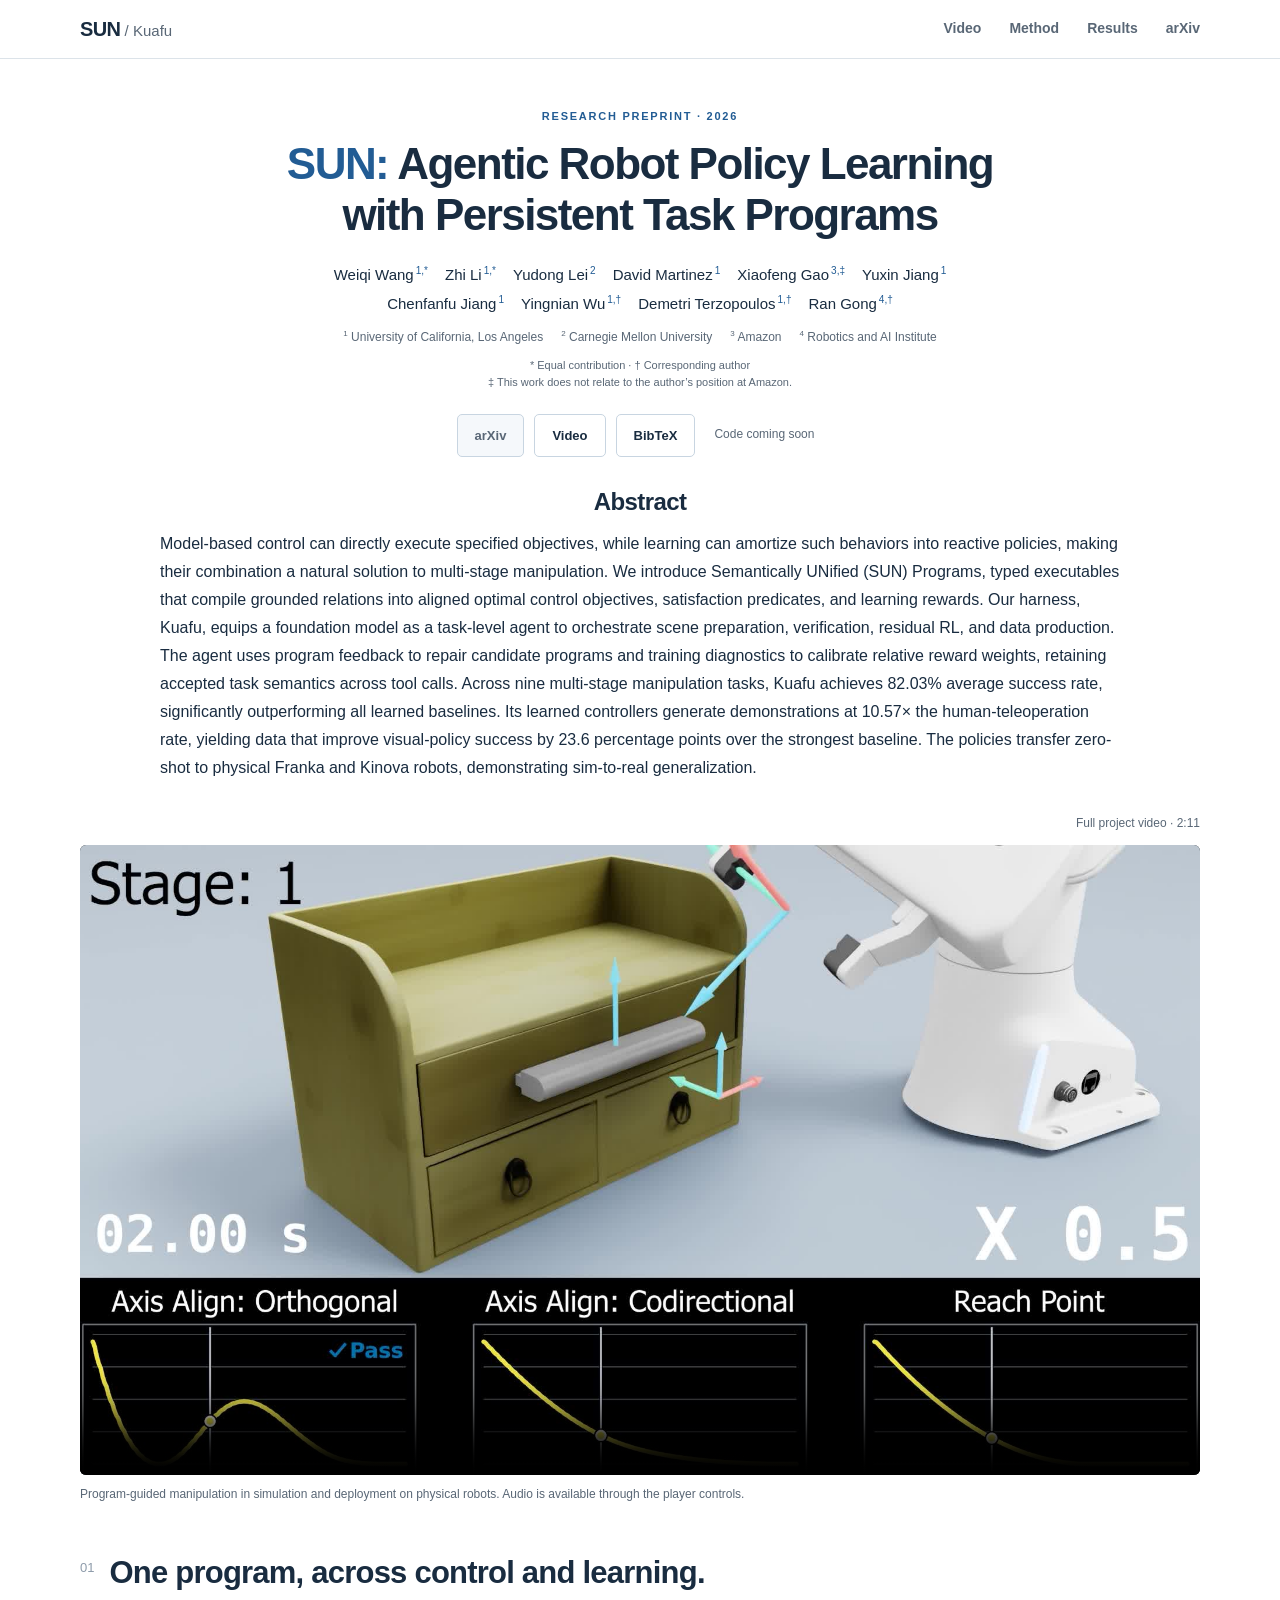
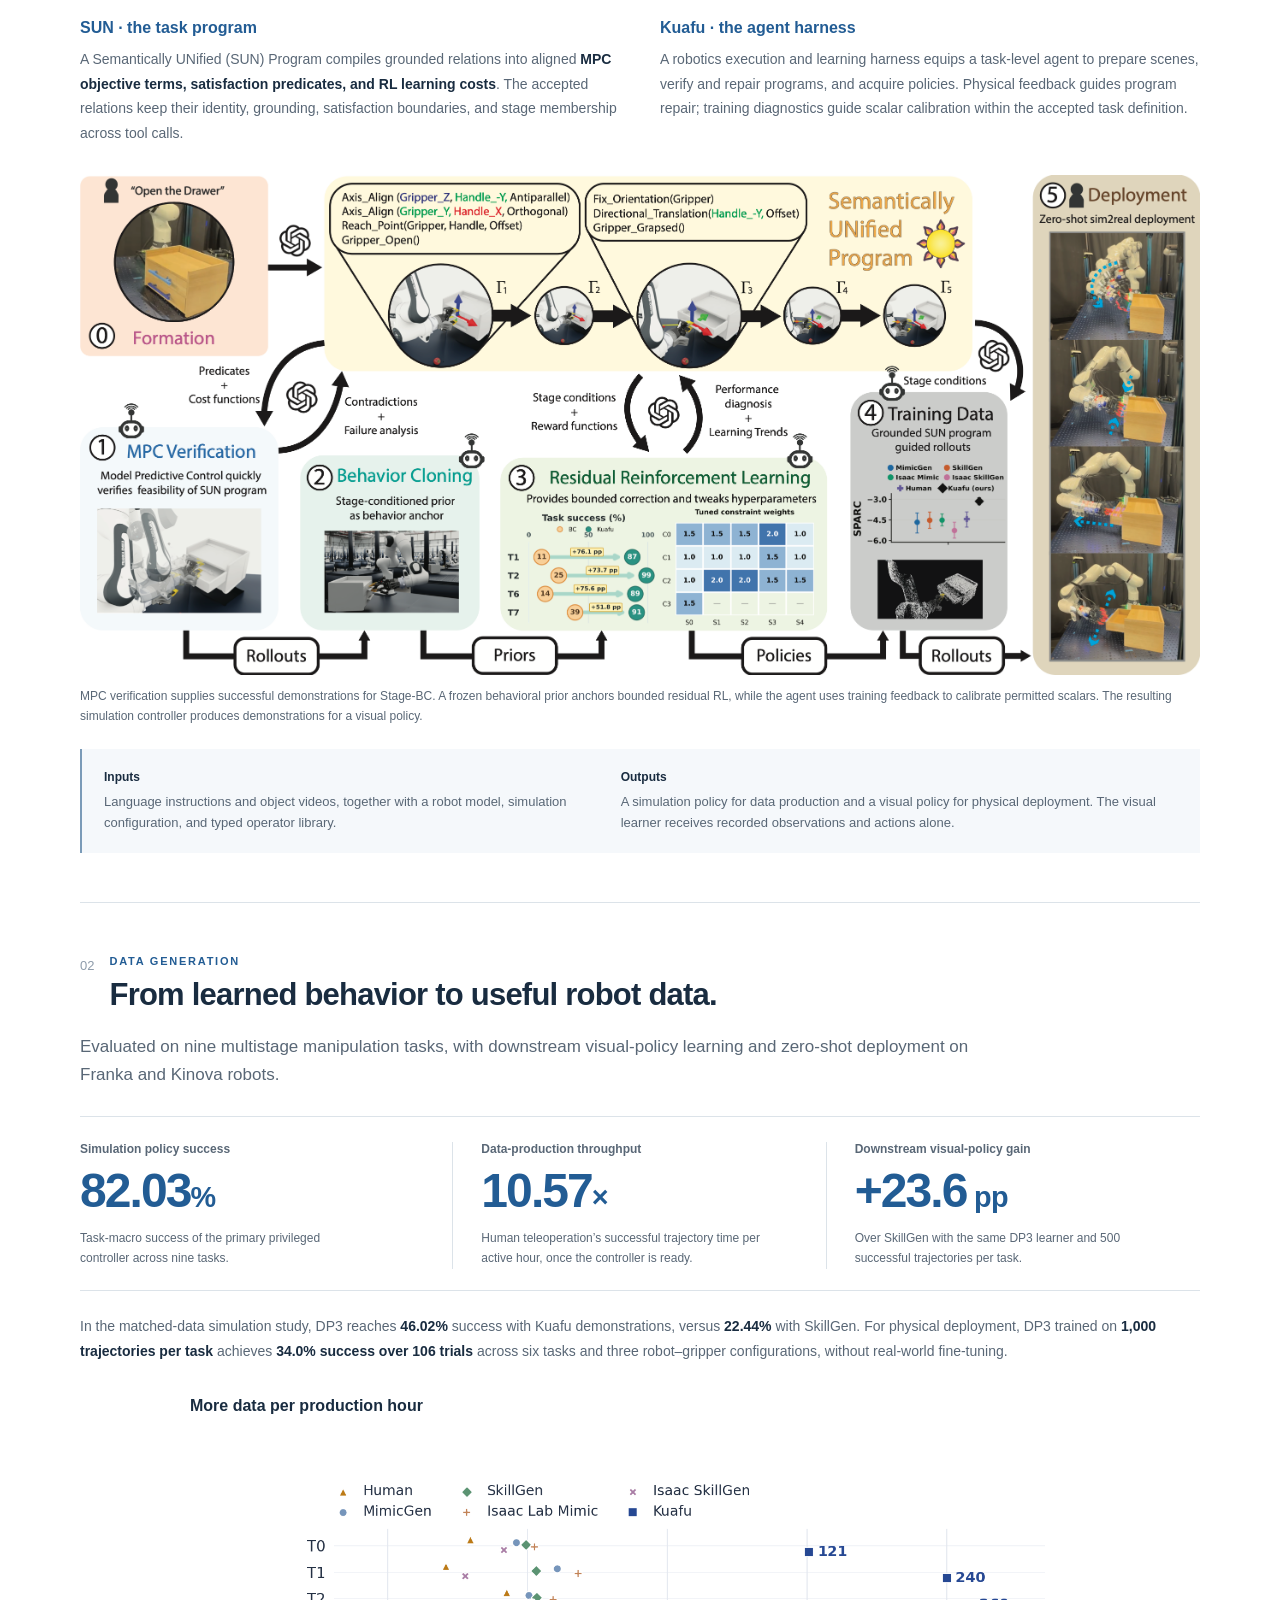
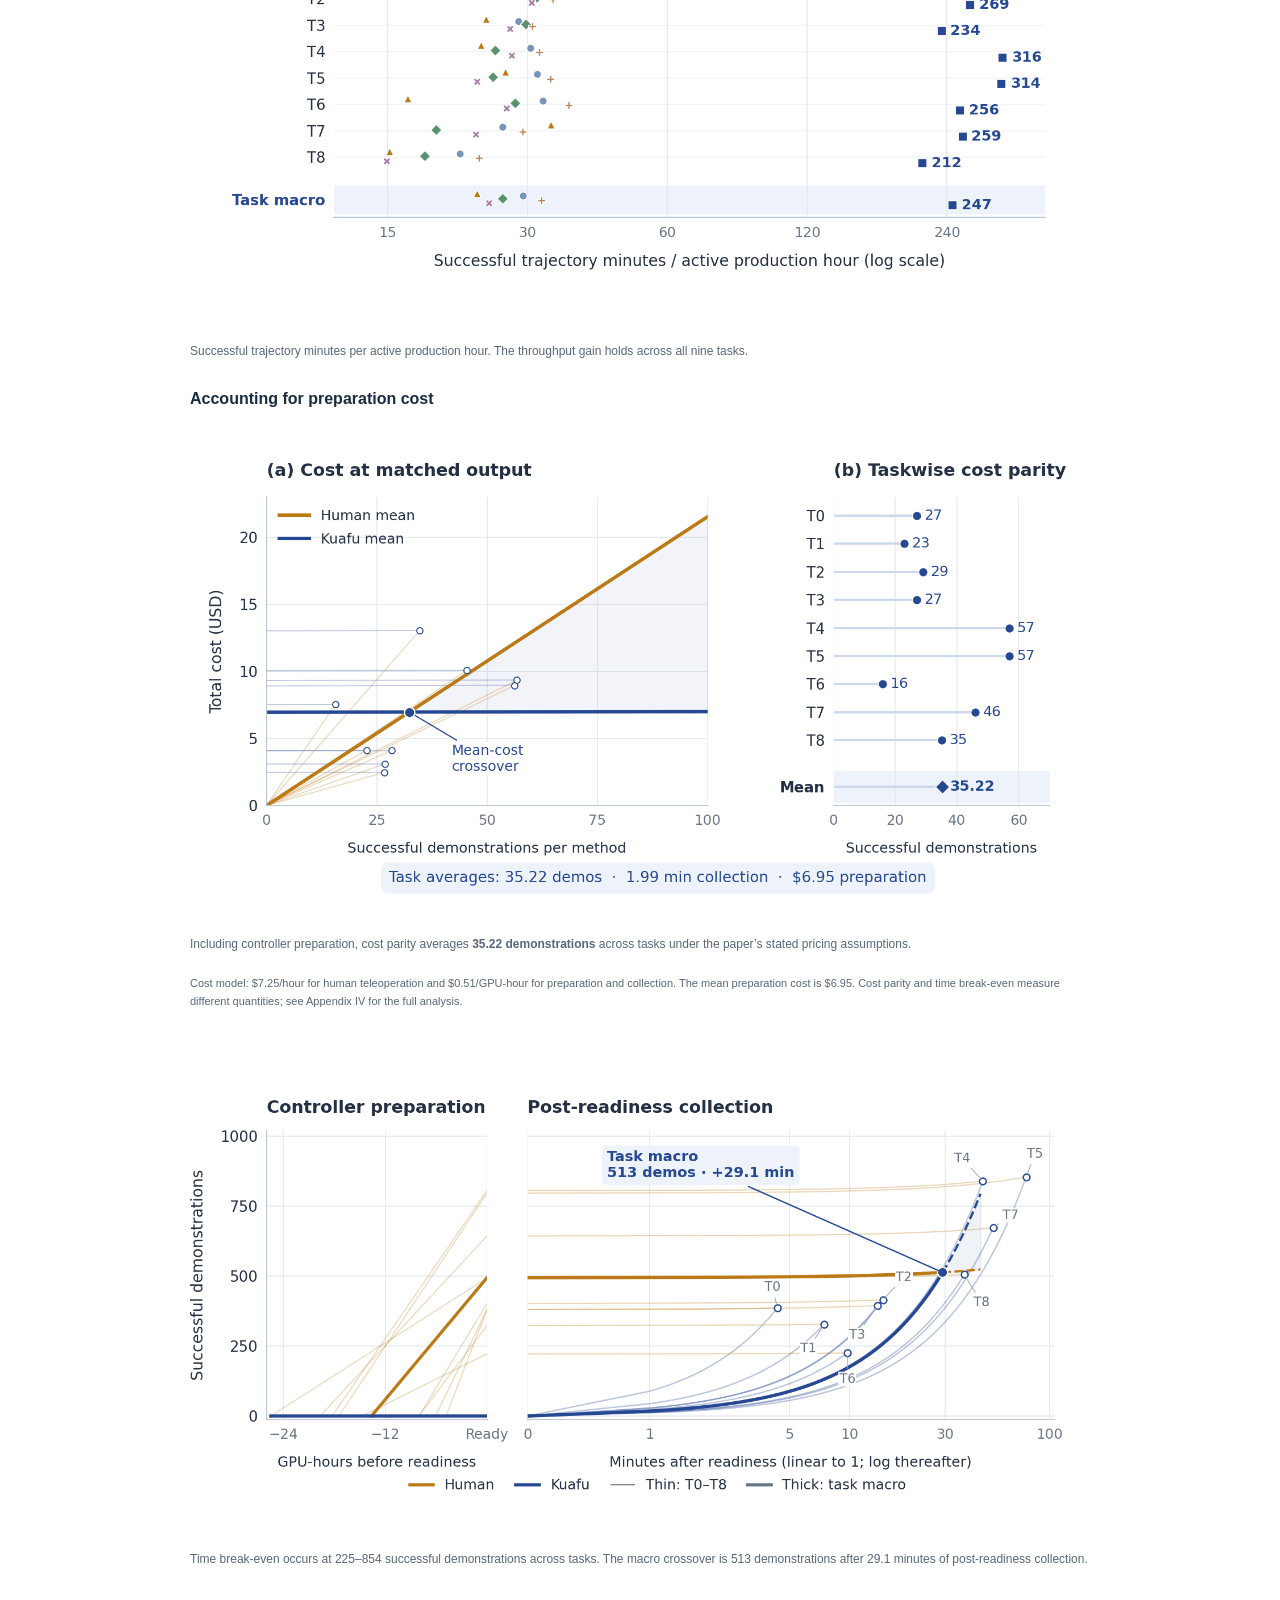
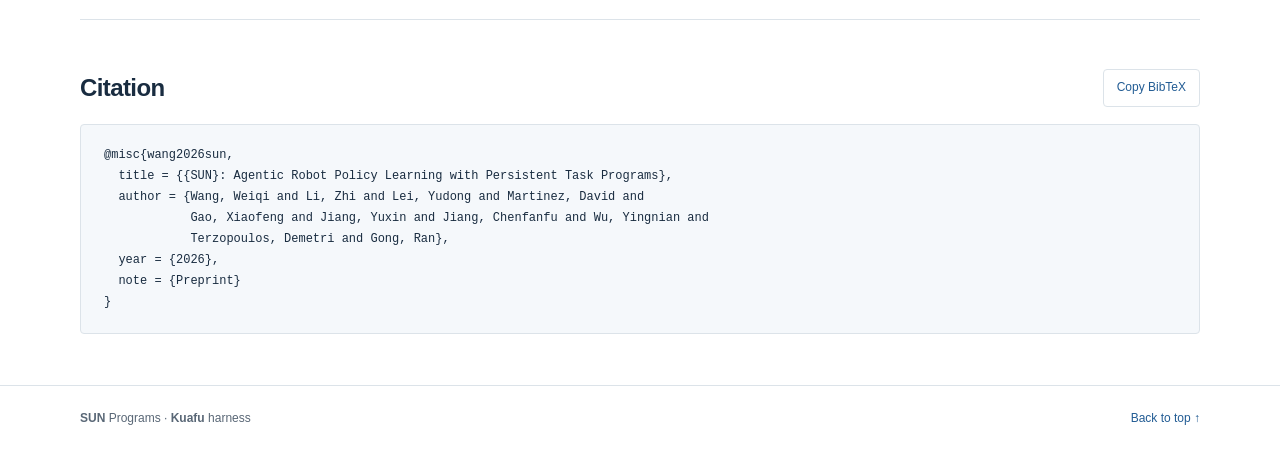
==== index.html @ a6b967fd "Publish SUN and Kuafu project website" ====
<!doctype html>
<html lang="en">
<head>
  <meta charset="utf-8">
  <meta name="viewport" content="width=device-width, initial-scale=1">
  <meta name="theme-color" content="#ffffff">
  <meta name="color-scheme" content="light">
  <title>SUN: Agentic Robot Policy Learning with Persistent Task Programs</title>
  <meta name="description" content="SUN Programs preserve executable task semantics across control and learning. The Kuafu harness equips an agent to turn language instructions and object videos into robot policies.">
  <meta name="author" content="Weiqi Wang, Zhi Li, Yudong Lei, David Martinez, Xiaofeng Gao, Yuxin Jiang, Chenfanfu Jiang, Yingnian Wu, Demetri Terzopoulos, Ran Gong">
  <meta property="og:type" content="website">
  <meta property="og:title" content="SUN: Agentic Robot Policy Learning with Persistent Task Programs">
  <meta property="og:description" content="A persistent task program. An agent harness for robot policy learning. From language and object videos to policies for physical deployment.">
  <link rel="icon" href="favicon.svg" type="image/svg+xml">
  <link rel="manifest" href="site.webmanifest">
  <link rel="stylesheet" href="styles.css?v=20260923-figures-3">
</head>
<body>
  <a class="skip-link" href="#main">Skip to content</a>
  <header class="site-header">
    <div class="header-inner">
      <a class="wordmark" href="#main" aria-label="SUN project home">SUN<span> / Kuafu</span></a>
      <nav aria-label="Main navigation">
        <a href="#video">Video</a><a href="#method">Method</a><a href="#results">Results</a>
        <span class="nav-resource" data-resource="arxiv" aria-disabled="true" title="Public arXiv page link pending">arXiv</span>
      </nav>
    </div>
  </header>
  <main id="main" class="container" tabindex="-1">
    <section class="hero" aria-labelledby="paper-title">
      <p class="eyebrow" id="publication">Research preprint · 2026</p>
      <h1 id="paper-title"><span class="title-accent">SUN:</span> Agentic Robot Policy Learning<br class="desktop-break"> with Persistent Task Programs</h1>
      <div class="authors" id="authors">
        <span>Weiqi Wang<sup>1,*</sup></span><span>Zhi Li<sup>1,*</sup></span><span>Yudong Lei<sup>2</sup></span><span>David Martinez<sup>1</sup></span><span>Xiaofeng Gao<sup>3,‡</sup></span><span>Yuxin Jiang<sup>1</sup></span><span>Chenfanfu Jiang<sup>1</sup></span><span>Yingnian Wu<sup>1,†</sup></span><span>Demetri Terzopoulos<sup>1,†</sup></span><span>Ran Gong<sup>4,†</sup></span>
      </div>
      <div class="affiliations" id="affiliations">
        <span><sup>1</sup> University of California, Los Angeles</span><span><sup>2</sup> Carnegie Mellon University</span><span><sup>3</sup> Amazon</span><span><sup>4</sup> Robotics and AI Institute</span>
      </div>
      <p class="author-notes" id="author-notes">* Equal contribution · † Corresponding author<br>‡ This work does not relate to the author’s position at Amazon.</p>
      <div class="resource-links">
        <span class="button" data-resource="arxiv" aria-disabled="true" title="Public arXiv page link pending">arXiv</span>
        <a class="button" href="#video">Video</a>
        <a class="button" href="#citation">BibTeX</a><span class="release-note" id="code-status">Code coming soon</span>
      </div>
      <div class="abstract" aria-labelledby="abstract-heading">
        <h2 id="abstract-heading">Abstract</h2>
        <p>Model-based control can directly execute specified objectives, while learning can amortize such behaviors into reactive policies, making their combination a natural solution to multi-stage manipulation. We introduce Semantically UNified (SUN) Programs, typed executables that compile grounded relations into aligned optimal control objectives, satisfaction predicates, and learning rewards. Our harness, Kuafu, equips a foundation model as a task-level agent to orchestrate scene preparation, verification, residual RL, and data production. The agent uses program feedback to repair candidate programs and training diagnostics to calibrate relative reward weights, retaining accepted task semantics across tool calls. Across nine multi-stage manipulation tasks, Kuafu achieves 82.03% average success rate, significantly outperforming all learned baselines. Its learned controllers generate demonstrations at 10.57× the human-teleoperation rate, yielding data that improve visual-policy success by 23.6 percentage points over the strongest baseline. The policies transfer zero-shot to physical Franka and Kinova robots, demonstrating sim-to-real generalization.</p>
      </div>
    </section>
    <section id="video" class="video-section" aria-label="Project video">
      <div class="media-heading"><span>Full project video · 2:11</span></div>
      <video id="project-video" width="1920" height="1080" controls controlslist="nodownload" muted playsinline preload="metadata" poster="assets/videos/poster.jpg" aria-label="Complete SUN and Kuafu project demonstration video" aria-describedby="video-caption">
        <source src="assets/videos/RAL_whole_long.mp4" type="video/mp4">
        Your browser does not support embedded video.
      </video>
      <p class="media-caption" id="video-caption">Program-guided manipulation in simulation and deployment on physical robots. Audio is available through the player controls.</p>
    </section>
    <section id="method" class="content-section" aria-labelledby="method-heading">
      <div class="section-heading"><span class="section-number" aria-hidden="true">01</span><div><h2 id="method-heading">One program, across control and learning.</h2></div></div>
      <div class="contributions">
        <article><h3>SUN · the task program</h3><p>A Semantically UNified (SUN) Program compiles grounded relations into aligned <strong>MPC objective terms, satisfaction predicates, and RL learning costs</strong>. The accepted relations keep their identity, grounding, satisfaction boundaries, and stage membership across tool calls.</p></article>
        <article><h3>Kuafu · the agent harness</h3><p>A robotics execution and learning harness equips a task-level agent to prepare scenes, verify and repair programs, and acquire policies. Physical feedback guides program repair; training diagnostics guide scalar calibration within the accepted task definition.</p></article>
      </div>
      <figure class="pipeline-figure">
        <button type="button" class="figure-link" data-image="assets/figures/pipeline1.png" data-lightbox disabled aria-label="Enlarge the Kuafu method figure" data-caption="The Kuafu harness: an agent uses physical and training feedback around a persistent SUN Program. Controllers execute the individual control steps.">
          <img src="assets/figures/pipeline1.png" width="2617" height="1169" loading="lazy" decoding="async" alt="Kuafu method: SUN Program formation and MPC verification with feedback for repair; successful rollouts support behavior cloning and bounded residual reinforcement learning, followed by data production and physical deployment.">
          <span class="expand-hint" aria-hidden="true">Expand figure ↗</span>
        </button>
        <figcaption>MPC verification supplies successful demonstrations for Stage-BC. A frozen behavioral prior anchors bounded residual RL, while the agent uses training feedback to calibrate permitted scalars. The resulting simulation controller produces demonstrations for a visual policy.</figcaption>
      </figure>
      <div class="handoff">
        <p><span class="detail-label">Inputs</span> Language instructions and object videos, together with a robot model, simulation configuration, and typed operator library.</p>
        <p><span class="detail-label">Outputs</span> A simulation policy for data production and a visual policy for physical deployment. The visual learner receives recorded observations and actions alone.</p>
      </div>
    </section>
    <section id="results" class="content-section" aria-labelledby="results-heading">
      <div class="section-heading"><span class="section-number" aria-hidden="true">02</span><div><p class="eyebrow">Data Generation</p><h2 id="results-heading">From learned behavior to useful robot data.</h2></div></div>
      <p class="section-lead">Evaluated on nine multistage manipulation tasks, with downstream visual-policy learning and zero-shot deployment on Franka and Kinova robots.</p>
      <div class="metrics">
        <article><h3>Simulation policy success</h3><p class="metric-value">82.03<span>%</span></p><p class="metric-description">Task-macro success of the primary privileged controller across nine tasks.</p></article>
        <article><h3>Data-production throughput</h3><p class="metric-value">10.57<span>×</span></p><p class="metric-description">Human teleoperation’s successful trajectory time per active hour, once the controller is ready.</p></article>
        <article><h3>Downstream visual-policy gain</h3><p class="metric-value">+23.6<span> pp</span></p><p class="metric-description">Over SkillGen with the same DP3 learner and 500 successful trajectories per task.</p></article>
      </div>
      <p class="results-context">In the matched-data simulation study, DP3 reaches <strong>46.02%</strong> success with Kuafu demonstrations, versus <strong>22.44%</strong> with SkillGen. For physical deployment, DP3 trained on <strong>1,000 trajectories per task</strong> achieves <strong>34.0% success over 106 trials</strong> across six tasks and three robot–gripper configurations, without real-world fine-tuning.</p>
      <div class="plots">
        <figure>
          <h3>More data per production hour</h3>
          <button type="button" class="figure-link" data-image="assets/figures/sun_throughput.png" data-lightbox disabled aria-label="Enlarge taskwise data-production throughput" data-caption="Successful trajectory minutes per active production hour. The logarithmic axis compares human collection with simulated generators across T0–T8 and the task-macro average.">
            <img src="assets/figures/sun_throughput.png" width="1584" height="759" loading="lazy" decoding="async" alt="Taskwise throughput plot comparing Kuafu, human teleoperation, MimicGen, SkillGen, Isaac Mimic, and Isaac SkillGen on a logarithmic scale; Kuafu has the highest rate on all nine tasks.">
            <span class="expand-hint" aria-hidden="true">Expand ↗</span>
          </button>
          <figcaption>Successful trajectory minutes per active production hour. The throughput gain holds across all nine tasks.</figcaption>
        </figure>
        <figure>
          <h3>Accounting for preparation cost</h3>
          <button type="button" class="figure-link" data-image="assets/figures/sun_cost_parity.png" data-lightbox disabled aria-label="Enlarge the cost-parity analysis" data-caption="Modeled human and Kuafu costs at matched successful-demonstration counts, including controller preparation. The mean of the taskwise whole-demonstration parity thresholds is 35.22; the mean-cost curves cross at approximately 32.38, a different summary.">
            <img src="assets/figures/sun_cost_parity.png" width="1584" height="836" loading="lazy" decoding="async" alt="Cost-parity analysis with human and Kuafu cost curves and per-task parity thresholds; the taskwise thresholds average 35.22 demonstrations, including controller preparation cost.">
            <span class="expand-hint" aria-hidden="true">Expand ↗</span>
          </button>
          <figcaption>Including controller preparation, cost parity averages <strong>35.22 demonstrations</strong> across tasks under the paper’s stated pricing assumptions.</figcaption>
        </figure>
      </div>
      <p class="plot-note">Cost model: $7.25/hour for human teleoperation and $0.51/GPU-hour for preparation and collection. The mean preparation cost is $6.95. Cost parity and time break-even measure different quantities; see Appendix IV for the full analysis.</p>
      <figure class="break-even-figure">
          <button type="button" class="figure-link" data-image="assets/figures/sun_breakeven.png" data-lightbox disabled aria-label="Enlarge cumulative data production and time break-even" data-caption="Including controller preparation, time break-even occurs at 225–854 successful demonstrations across tasks. The macro summary crosses at 513 demonstrations after 29.1 minutes of post-readiness collection.">
            <img src="assets/figures/sun_breakeven.png" width="1584" height="770" loading="lazy" decoding="async" alt="Cumulative successful demonstration counts including controller preparation, showing time break-even below 1,000 demonstrations on all nine tasks.">
            <span class="expand-hint" aria-hidden="true">Expand ↗</span>
          </button>
          <figcaption>Time break-even occurs at 225–854 successful demonstrations across tasks. The macro crossover is 513 demonstrations after 29.1 minutes of post-readiness collection.</figcaption>
      </figure>
    </section>
    <section id="citation" class="content-section citation-section" aria-labelledby="citation-heading">
      <div class="citation-heading"><h2 id="citation-heading">Citation</h2><button type="button" id="copy-citation" hidden>Copy BibTeX</button></div>
      <pre tabindex="0" aria-label="BibTeX citation"><code id="bibtex">@misc{wang2026sun,
  title = {{SUN}: Agentic Robot Policy Learning with Persistent Task Programs},
  author = {Wang, Weiqi and Li, Zhi and Lei, Yudong and Martinez, David and
            Gao, Xiaofeng and Jiang, Yuxin and Jiang, Chenfanfu and Wu, Yingnian and
            Terzopoulos, Demetri and Gong, Ran},
  year = {2026},
  note = {Preprint}
}</code></pre>
      <p id="copy-status" class="copy-status" role="status" aria-live="polite"></p>
    </section>
  </main>
  <footer class="site-footer"><div class="container"><span><strong>SUN</strong> Programs · <strong>Kuafu</strong> harness</span><a href="#main">Back to top ↑</a></div></footer>
  <dialog id="figure-dialog" aria-labelledby="dialog-caption">
    <div class="dialog-toolbar"><span>Paper figure</span><button id="close-figure" type="button" aria-label="Close enlarged figure">Close ×</button></div>
    <img id="dialog-image" alt=""><p id="dialog-caption"></p>
  </dialog>
  <script>
    'use strict';
    // Publication data follows the identified arXiv manuscript; no public identifier is assumed.
    const site = {
      title: 'SUN: Agentic Robot Policy Learning with Persistent Task Programs',
      publication: 'Research preprint · 2026',
      authors: [
        {name: 'Weiqi Wang', marks: '1,*'}, {name: 'Zhi Li', marks: '1,*'},
        {name: 'Yudong Lei', marks: '2'}, {name: 'David Martinez', marks: '1'},
        {name: 'Xiaofeng Gao', marks: '3,‡'}, {name: 'Yuxin Jiang', marks: '1'},
        {name: 'Chenfanfu Jiang', marks: '1'}, {name: 'Yingnian Wu', marks: '1,†'},
        {name: 'Demetri Terzopoulos', marks: '1,†'}, {name: 'Ran Gong', marks: '4,†'}
      ],
      affiliations: ['University of California, Los Angeles', 'Carnegie Mellon University', 'Amazon', 'Robotics and AI Institute'],
      authorNotes: ['* Equal contribution · † Corresponding author', '‡ This work does not relate to the author’s position at Amazon.'],
      resources: {arxiv: null, code: null},
      bibtex: `@misc{wang2026sun,
  title = {{SUN}: Agentic Robot Policy Learning with Persistent Task Programs},
  author = {Wang, Weiqi and Li, Zhi and Lei, Yudong and Martinez, David and
            Gao, Xiaofeng and Jiang, Yuxin and Jiang, Chenfanfu and Wu, Yingnian and
            Terzopoulos, Demetri and Gong, Ran},
  year = {2026},
  note = {Preprint}
}`
    };
    document.title = site.title;
    document.querySelector('meta[property="og:title"]').content = site.title;
    document.querySelector('meta[name="author"]').content = site.authors.map(author => author.name).join(', ');
    document.getElementById('publication').textContent = site.publication;
    document.getElementById('authors').replaceChildren(...site.authors.map(author => {
      const span = document.createElement('span');
      span.textContent = author.name;
      const sup = document.createElement('sup');
      sup.textContent = author.marks;
      span.append(sup);
      return span;
    }));
    document.getElementById('affiliations').replaceChildren(...site.affiliations.map((name, index) => {
      const span = document.createElement('span');
      const sup = document.createElement('sup');
      sup.textContent = index + 1;
      span.append(sup, document.createTextNode(' ' + name));
      return span;
    }));
    const notes = document.getElementById('author-notes');
    notes.replaceChildren();
    site.authorNotes.forEach((note, index) => {
      if (index) notes.append(document.createElement('br'));
      notes.append(document.createTextNode(note));
    });
    if (site.resources.arxiv && site.resources.arxiv.startsWith('https://arxiv.org/abs/')) {
      document.querySelectorAll('[data-resource="arxiv"]').forEach(label => {
        const link = document.createElement('a');
        link.className = label.className;
        link.textContent = label.textContent;
        link.href = site.resources.arxiv;
        label.replaceWith(link);
      });
    }
    if (site.resources.code) {
      const link = document.createElement('a');
      link.href = site.resources.code;
      link.className = 'button';
      link.textContent = 'Source code ↗';
      document.getElementById('code-status').replaceWith(link);
    }
    document.getElementById('bibtex').textContent = site.bibtex;
    // Figures stay on the page; buttons add enlargement without exposing file links.
    const dialog = document.getElementById('figure-dialog');
    let figureTrigger;
    if (typeof dialog.showModal === 'function') {
      document.querySelectorAll('[data-lightbox]').forEach(button => {
        button.disabled = false;
        button.addEventListener('click', () => {
          figureTrigger = button;
          const target = document.getElementById('dialog-image');
          target.src = button.dataset.image;
          target.alt = button.querySelector('img').alt;
          document.getElementById('dialog-caption').textContent = button.dataset.caption;
          dialog.showModal();
          document.body.classList.add('modal-open');
          document.getElementById('close-figure').focus();
        });
      });
      document.getElementById('close-figure').addEventListener('click', () => dialog.close());
      dialog.addEventListener('click', event => {
        const r = dialog.getBoundingClientRect();
        if (event.target === dialog && (event.clientX < r.left || event.clientX > r.right || event.clientY < r.top || event.clientY > r.bottom)) dialog.close();
      });
      dialog.addEventListener('close', () => {
        document.body.classList.remove('modal-open');
        if (figureTrigger) figureTrigger.focus({preventScroll: true});
      });
    }
    const copyButton = document.getElementById('copy-citation');
    copyButton.hidden = false;
    copyButton.addEventListener('click', async () => {
      const status = document.getElementById('copy-status');
      try {
        if (!navigator.clipboard) throw new Error('Clipboard unavailable');
        await navigator.clipboard.writeText(site.bibtex);
        status.textContent = 'Citation copied.';
      } catch (error) {
        const range = document.createRange();
        range.selectNodeContents(document.getElementById('bibtex'));
        const selection = window.getSelection();
        selection.removeAllRanges();
        selection.addRange(range);
        status.textContent = 'Citation selected. Use your browser’s Copy command.';
      }
    });
    // Muted inline autoplay when visible; respect reduced-motion preferences.
    const video = document.getElementById('project-video');
    const motionPreference = window.matchMedia('(prefers-reduced-motion: reduce)');
    if (!motionPreference.matches && 'IntersectionObserver' in window) {
      const observer = new IntersectionObserver(entries => {
        if (entries.some(entry => entry.isIntersecting)) {
          video.play().catch(() => {});
          observer.disconnect();
        }
      }, {threshold: 0.35});
      observer.observe(video);
    }
    motionPreference.addEventListener('change', event => { if (event.matches) video.pause(); });
    if ('IntersectionObserver' in window) {
      const links = Array.from(document.querySelectorAll('nav a[href^="#"]'));
      const observer = new IntersectionObserver(entries => {
        entries.forEach(entry => {
          if (!entry.isIntersecting) return;
          links.forEach(link => {
            if (link.hash === '#' + entry.target.id) link.setAttribute('aria-current', 'location');
            else link.removeAttribute('aria-current');
          });
        });
      }, {rootMargin: '-10% 0px -65% 0px'});
      links.forEach(link => observer.observe(document.querySelector(link.hash)));
      observer.observe(document.querySelector('.hero'));
    }
  </script>
</body>
</html>
---- styles.css ----
:root {
  color-scheme: light;
  --ink: #192c40;
  --muted: #596776;
  --blue: #225c94;
  --line: #dce3e9;
  --soft: #f5f8fb;
  --width: 1120px;
  font-family: -apple-system, BlinkMacSystemFont, "Segoe UI", Helvetica, Arial, sans-serif;
  font-size: 16px;
}
* { box-sizing: border-box; }
html { scroll-behavior: smooth; scroll-padding-top: 84px; }
body { margin: 0; color: var(--ink); background: #fff; line-height: 1.65; }
body.modal-open { overflow: hidden; }
a { color: var(--blue); text-underline-offset: 3px; }
a:hover { color: #123d68; }
button { font: inherit; cursor: pointer; }
a, button { -webkit-tap-highlight-color: transparent; }
:focus-visible { outline: 3px solid #387fbb; outline-offset: 5px; border-radius: 2px; }
[hidden] { display: none !important; }
img { display: block; width: 100%; height: auto; }
figure, p { margin: 0; }
h1, h2, h3 { margin: 0; line-height: 1.22; font-weight: 650; }
sup { font-size: .67em; line-height: 0; }
.container, .header-inner { width: min(var(--width), calc(100% - 56px)); margin-inline: auto; }
.skip-link { position: fixed; top: -100px; left: 16px; z-index: 20; background: #fff; padding: 12px 18px; border: 1px solid var(--blue); }
.skip-link:focus { top: 8px; }
.site-header { position: sticky; top: 0; z-index: 5; background: rgb(255 255 255 / 96%); border-bottom: 1px solid var(--line); }
.header-inner { height: 58px; display: flex; align-items: center; justify-content: space-between; gap: 20px; }
.wordmark { color: var(--ink); font-size: 20px; font-weight: 750; text-decoration: none; letter-spacing: -.03em; white-space: nowrap; }
.wordmark span { color: var(--muted); font-size: 15px; font-weight: 450; letter-spacing: 0; }
nav { display: flex; gap: 28px; }
nav a, .nav-resource { color: var(--muted); font-size: 14px; font-weight: 550; text-decoration: none; padding-block: 14px; }
nav a:hover, nav a[aria-current] { color: var(--blue); }
.hero { padding: 48px 0 32px; text-align: center; }
.eyebrow { color: var(--blue); font-size: 11px; font-weight: 700; letter-spacing: .16em; text-transform: uppercase; }
h1 { max-width: 1060px; margin: 14px auto 23px; font-size: clamp(29px, 3.5vw, 44px); letter-spacing: -.035em; line-height: 1.15; font-weight: 680; text-wrap: balance; }
.title-accent { color: var(--blue); }
.authors { display: flex; flex-wrap: wrap; justify-content: center; column-gap: 17px; row-gap: 4px; max-width: 720px; margin: 0 auto 11px; font-size: 15px; }
.authors > span { white-space: nowrap; }
.authors sup { margin-left: 2px; color: var(--blue); }
.affiliations { display: flex; flex-wrap: wrap; justify-content: center; column-gap: 18px; row-gap: 2px; font-size: 12px; color: var(--muted); }
.author-notes { color: var(--muted); margin-top: 9px; font-size: 11px; line-height: 1.6; }
.resource-links { display: flex; flex-wrap: wrap; justify-content: center; align-items: center; gap: 10px; margin: 22px 0 24px; }
.button { display: inline-flex; align-items: center; justify-content: center; gap: 13px; min-height: 43px; border: 1px solid #c8d5e1; border-radius: 5px; padding: 9px 17px; color: var(--ink); font-size: 13px; font-weight: 600; text-decoration: none; background: #fff; transition: background .16s, border-color .16s; }
.button:hover { background: var(--soft); border-color: var(--blue); }
.button.primary { color: #fff; background: var(--blue); border-color: var(--blue); }
.button.primary:hover { background: #164674; }
.button[aria-disabled="true"] { color: var(--muted); background: var(--soft); cursor: default; }
.button[aria-disabled="true"]:hover { border-color: #c8d5e1; }
.release-note { padding: 8px 9px; color: var(--muted); font-size: 12px; }
.abstract { max-width: 960px; margin: 30px auto 0; text-align: left; }
.abstract h2 { margin-bottom: 14px; font-size: 24px; text-align: center; }
.abstract p { font-size: 16px; line-height: 1.75; }
.video-section { scroll-margin-top: 80px; }
.media-heading { display: flex; justify-content: flex-end; margin-bottom: 11px; }
.media-heading > span { color: var(--muted); font-size: 12px; }
video { display: block; width: 100%; height: auto; aspect-ratio: 16 / 9; background: #14191f; border-radius: 6px; }
.media-caption { margin-top: 10px; color: var(--muted); font-size: 12px; }
.content-section { padding-block: 49px; border-bottom: 1px solid var(--line); }
.section-heading { display: flex; align-items: flex-start; gap: 15px; margin-bottom: 19px; }
.section-number { color: #8d9baa; font-size: 13px; padding-top: 3px; }
.section-heading .eyebrow { margin-bottom: 6px; }
h2 { font-size: clamp(25px, 2.5vw, 31px); letter-spacing: -.025em; text-wrap: balance; }
.section-lead { color: var(--muted); max-width: 920px; font-size: 17px; }
.contributions { display: grid; grid-template-columns: 1fr 1fr; gap: 40px; margin: 27px 0 30px; }
.contributions h3 { color: var(--blue); font-size: 16px; margin-bottom: 9px; }
.contributions p { font-size: 14px; color: var(--muted); line-height: 1.75; }
.contributions strong { color: var(--ink); font-weight: 550; }
.figure-link { display: block; position: relative; width: 100%; padding: 0; border: 0; border-radius: 3px; color: inherit; background: transparent; text-align: inherit; cursor: zoom-in; }
.figure-link:disabled { cursor: default; }
.figure-link:disabled .expand-hint { display: none; }
.figure-link:hover .expand-hint, .figure-link:focus .expand-hint { opacity: 1; }
.expand-hint { position: absolute; right: 8px; bottom: 8px; padding: 3px 8px; font-size: 11px; font-weight: 600; color: #fff; background: rgb(25 44 64 / 88%); border-radius: 3px; opacity: 0; transition: opacity .15s; }
figcaption { color: var(--muted); font-size: 12px; line-height: 1.65; margin-top: 12px; }
.handoff { display: grid; grid-template-columns: 1fr 1.15fr; gap: 32px; margin-top: 22px; padding: 19px 22px; background: var(--soft); border-left: 2px solid #7b9bb8; font-size: 13px; color: var(--muted); }
.detail-label { display: block; margin-bottom: 3px; color: var(--ink); font-size: 12px; font-weight: 700; }
.metrics { display: grid; grid-template-columns: repeat(3, 1fr); margin: 27px 0 23px; padding-block: 25px 21px; border-block: 1px solid var(--line); }
.metrics > article { padding: 0 28px; border-right: 1px solid var(--line); }
.metrics > article:first-child { padding-left: 0; }
.metrics > article:last-child { border-right: 0; padding-right: 0; }
.metrics h3 { font-size: 12px; font-weight: 600; color: var(--muted); }
.metric-value { color: var(--blue); font-size: clamp(35px, 4vw, 48px); line-height: 1.35; font-weight: 630; letter-spacing: -.04em; margin-block: 3px 5px; font-variant-numeric: tabular-nums; }
.metric-value span { font-size: .6em; letter-spacing: -.02em; }
.metric-description { font-size: 12px; line-height: 1.65; color: var(--muted); max-width: 285px; }
.results-context { color: var(--muted); font-size: 14px; line-height: 1.8; }
.results-context strong { color: var(--ink); font-weight: 600; }
.plots { display: grid; grid-template-columns: minmax(0, 1fr); gap: 28px; max-width: 900px; margin: 32px auto 0; align-items: start; }
.plots h3 { font-size: 16px; margin-bottom: 14px; }
.plots .figure-link, .break-even-figure .figure-link { aspect-ratio: 1.8; display: flex; align-items: center; }
.plots .figure-link img, .break-even-figure .figure-link img { height: 100%; object-fit: contain; }
.plot-note { max-width: 900px; color: var(--muted); font-size: 11px; margin: 19px auto 0; }
.break-even-figure { max-width: 900px; margin: 28px auto 0; }
.citation-section { padding-bottom: 28px; border-bottom: 0; }
.citation-heading, .citation-heading > div { display: flex; align-items: center; gap: 18px; }
.citation-heading { justify-content: space-between; margin-bottom: 17px; }
.citation-heading h2 { font-size: 24px; }
.citation-heading a, .citation-heading button { font-size: 12px; }
.citation-heading button { border: 1px solid var(--line); border-radius: 4px; padding: 8px 13px; background: #fff; color: var(--blue); }
.citation-heading button:hover { background: var(--soft); }
pre { margin: 0; padding: 20px 23px; background: var(--soft); border: 1px solid var(--line); border-radius: 4px; overflow-x: auto; font-size: 12px; line-height: 1.75; }
code { font-family: "SFMono-Regular", Consolas, "Liberation Mono", monospace; }
.copy-status { min-height: 23px; color: var(--blue); font-size: 12px; padding-top: 5px; }
.site-footer { border-top: 1px solid var(--line); color: var(--muted); font-size: 12px; padding-block: 23px; }
.site-footer .container { display: flex; justify-content: space-between; gap: 20px; }
.site-footer a { text-decoration: none; }
dialog { width: min(1480px, calc(100vw - 32px)); max-width: none; max-height: calc(100dvh - 32px); padding: 19px; border: 0; border-radius: 6px; color: var(--ink); background: #fff; }
dialog::backdrop { background: rgb(10 22 35 / 80%); }
.dialog-toolbar { display: flex; justify-content: space-between; align-items: center; gap: 10px; font-size: 12px; margin-bottom: 16px; }
.dialog-toolbar > div { display: flex; align-items: center; gap: 20px; }
.dialog-toolbar button { background: var(--soft); border: 1px solid var(--line); color: var(--ink); padding: 7px 13px; border-radius: 4px; }
#dialog-image { max-height: 75dvh; object-fit: contain; }
#dialog-caption { margin-top: 16px; font-size: 13px; color: var(--muted); }
@media (min-width: 1400px) { .hero { padding-top: 54px; } }
@media (max-width: 900px) {
  .desktop-break { display: none; }
  .contributions { gap: 26px; }
}
@media (max-width: 640px) {
  .container, .header-inner { width: calc(100% - 36px); }
  .header-inner { height: 55px; gap: 10px; }
  .wordmark { font-size: 18px; }
  .wordmark span { font-size: 12px; }
  nav { gap: 15px; }
  nav a, .nav-resource { font-size: 12px; }
  .hero { padding-top: 31px; padding-bottom: 26px; }
  h1 { margin-top: 12px; margin-bottom: 22px; }
  .authors { column-gap: 12px; row-gap: 5px; font-size: 13px; }
  .affiliations { max-width: 370px; margin-inline: auto; column-gap: 12px; font-size: 11px; }
  .author-notes { font-size: 10px; }
  .resource-links { gap: 8px; margin-block: 18px 19px; }
  .button { min-height: 41px; padding: 8px 11px; font-size: 12px; }
  .release-note { flex-basis: 100%; padding: 0; font-size: 11px; }
  .abstract p { font-size: 14px; }
  .media-heading > span { font-size: 10px; }
  .media-caption { font-size: 11px; }
  .content-section { padding-block: 34px; }
  .section-heading { gap: 11px; margin-bottom: 15px; }
  .section-lead { font-size: 15px; }
  .contributions { grid-template-columns: 1fr; gap: 20px; margin-block: 22px; }
  .contributions p { font-size: 13px; }
  .expand-hint { opacity: 1; font-size: 10px; right: 4px; bottom: 4px; }
  figcaption { font-size: 11px; }
  .handoff { grid-template-columns: 1fr; gap: 13px; padding: 16px; font-size: 12px; }
  .metrics { grid-template-columns: 1fr; gap: 0; margin-block: 22px; padding-block: 0; }
  .metrics > article, .metrics > article:first-child, .metrics > article:last-child { display: grid; grid-template-columns: 116px 1fr; column-gap: 15px; padding: 17px 0; border: 0; border-bottom: 1px solid var(--line); }
  .metrics > article:last-child { border-bottom: 0; }
  .metrics h3 { grid-column: 2; font-size: 12px; align-self: end; }
  .metric-value { grid-column: 1; grid-row: 1 / span 2; font-size: 35px; align-self: center; margin: 0; }
  .metric-description { grid-column: 2; font-size: 11px; margin-top: 4px; }
  .results-context { font-size: 13px; }
  .plots { gap: 28px; margin-top: 26px; }
  .plots h3 { font-size: 15px; }
  .citation-heading, .citation-heading > div { gap: 12px; }
  .citation-heading h2 { font-size: 22px; }
  pre { padding: 15px; font-size: 11px; }
  .site-footer { font-size: 10px; }
  dialog { padding: 12px; width: calc(100vw - 20px); }
  .dialog-toolbar { font-size: 11px; }
  .dialog-toolbar > div { gap: 10px; }
  #dialog-caption { font-size: 12px; }
}
@media (max-width: 370px) {
  .wordmark span { display: none; }
  nav { gap: 14px; }
  h1 { font-size: 27px; }
  .metrics > article, .metrics > article:first-child, .metrics > article:last-child { grid-template-columns: 104px 1fr; gap: 9px; }
  .metric-value { font-size: 32px; }
}
@media (prefers-reduced-motion: reduce) {
  html { scroll-behavior: auto; }
  *, *::before, *::after { transition: none !important; }
}
@media print {
  .site-header, .resource-links, video, .media-heading, .media-caption, .site-footer, .expand-hint, #copy-citation { display: none; }
  .container { width: 100%; }
  .hero { padding-top: 0; }
  .content-section { break-inside: avoid; }
}
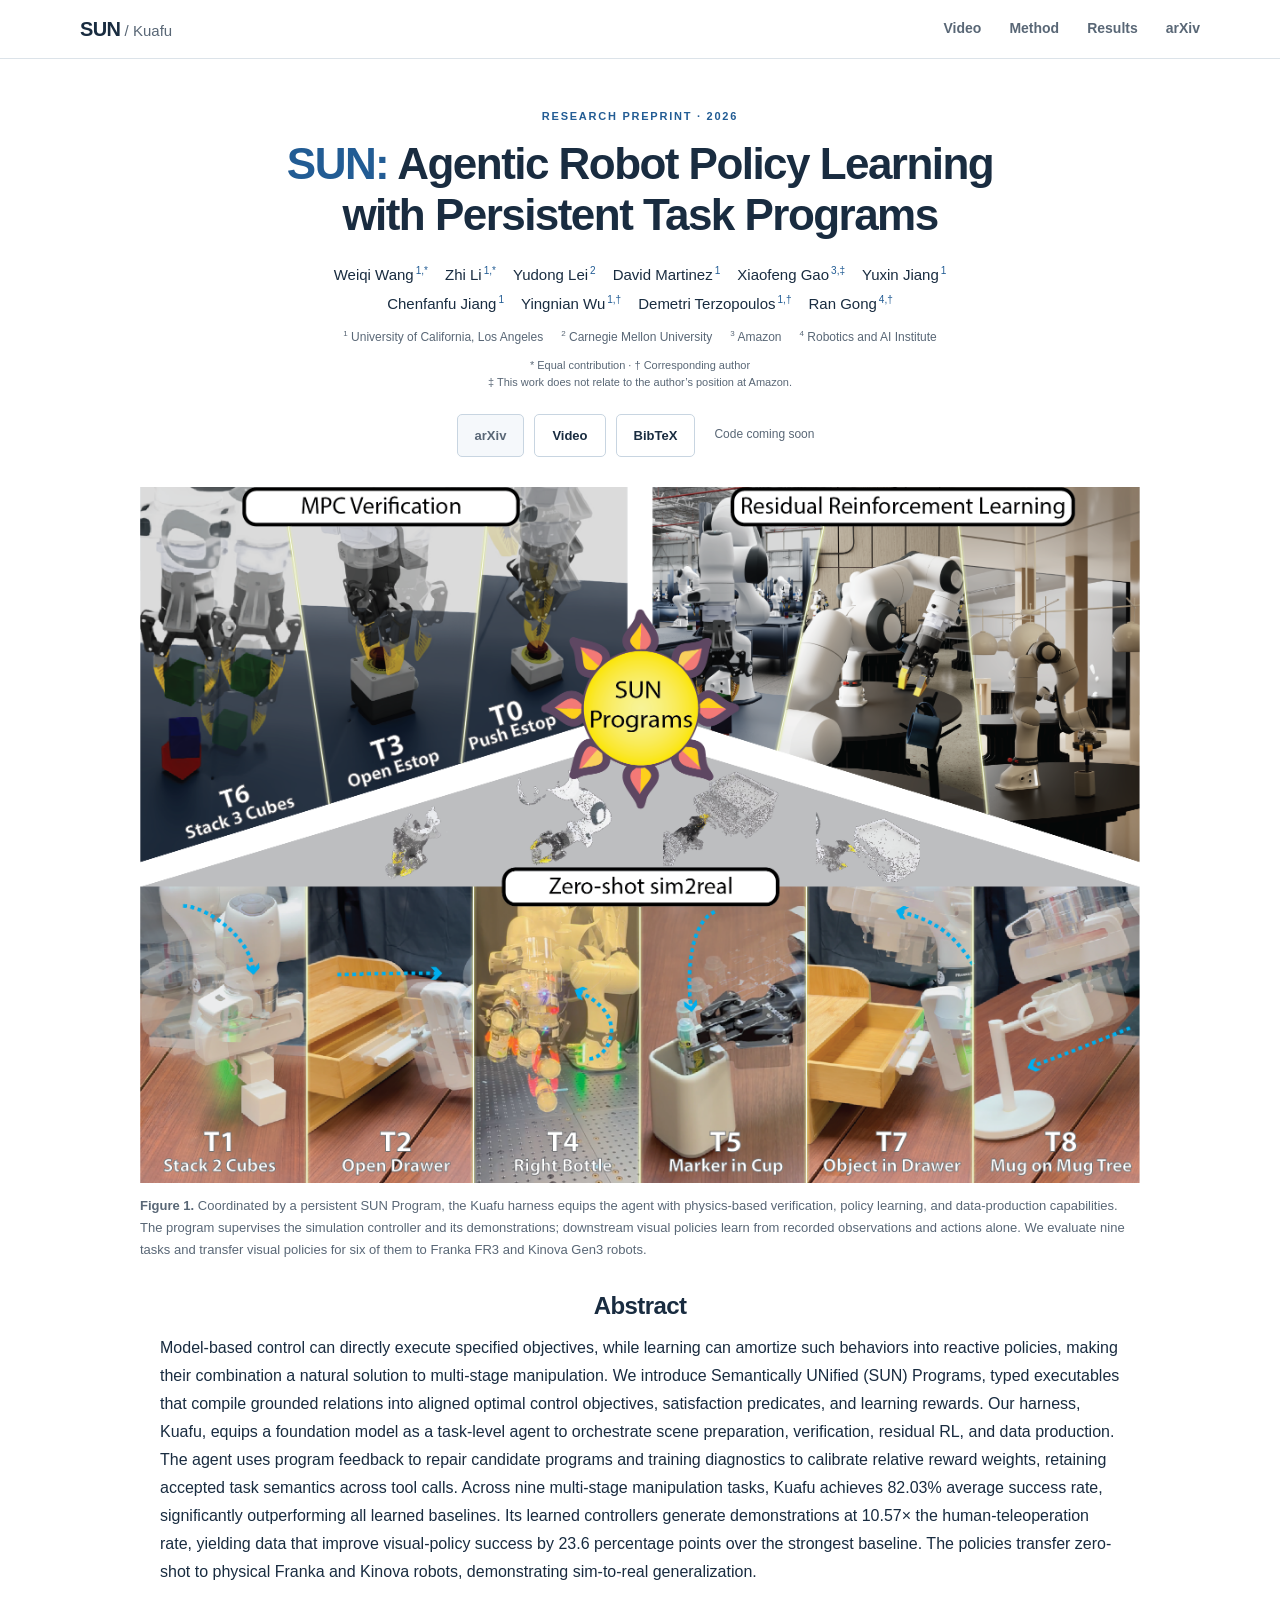
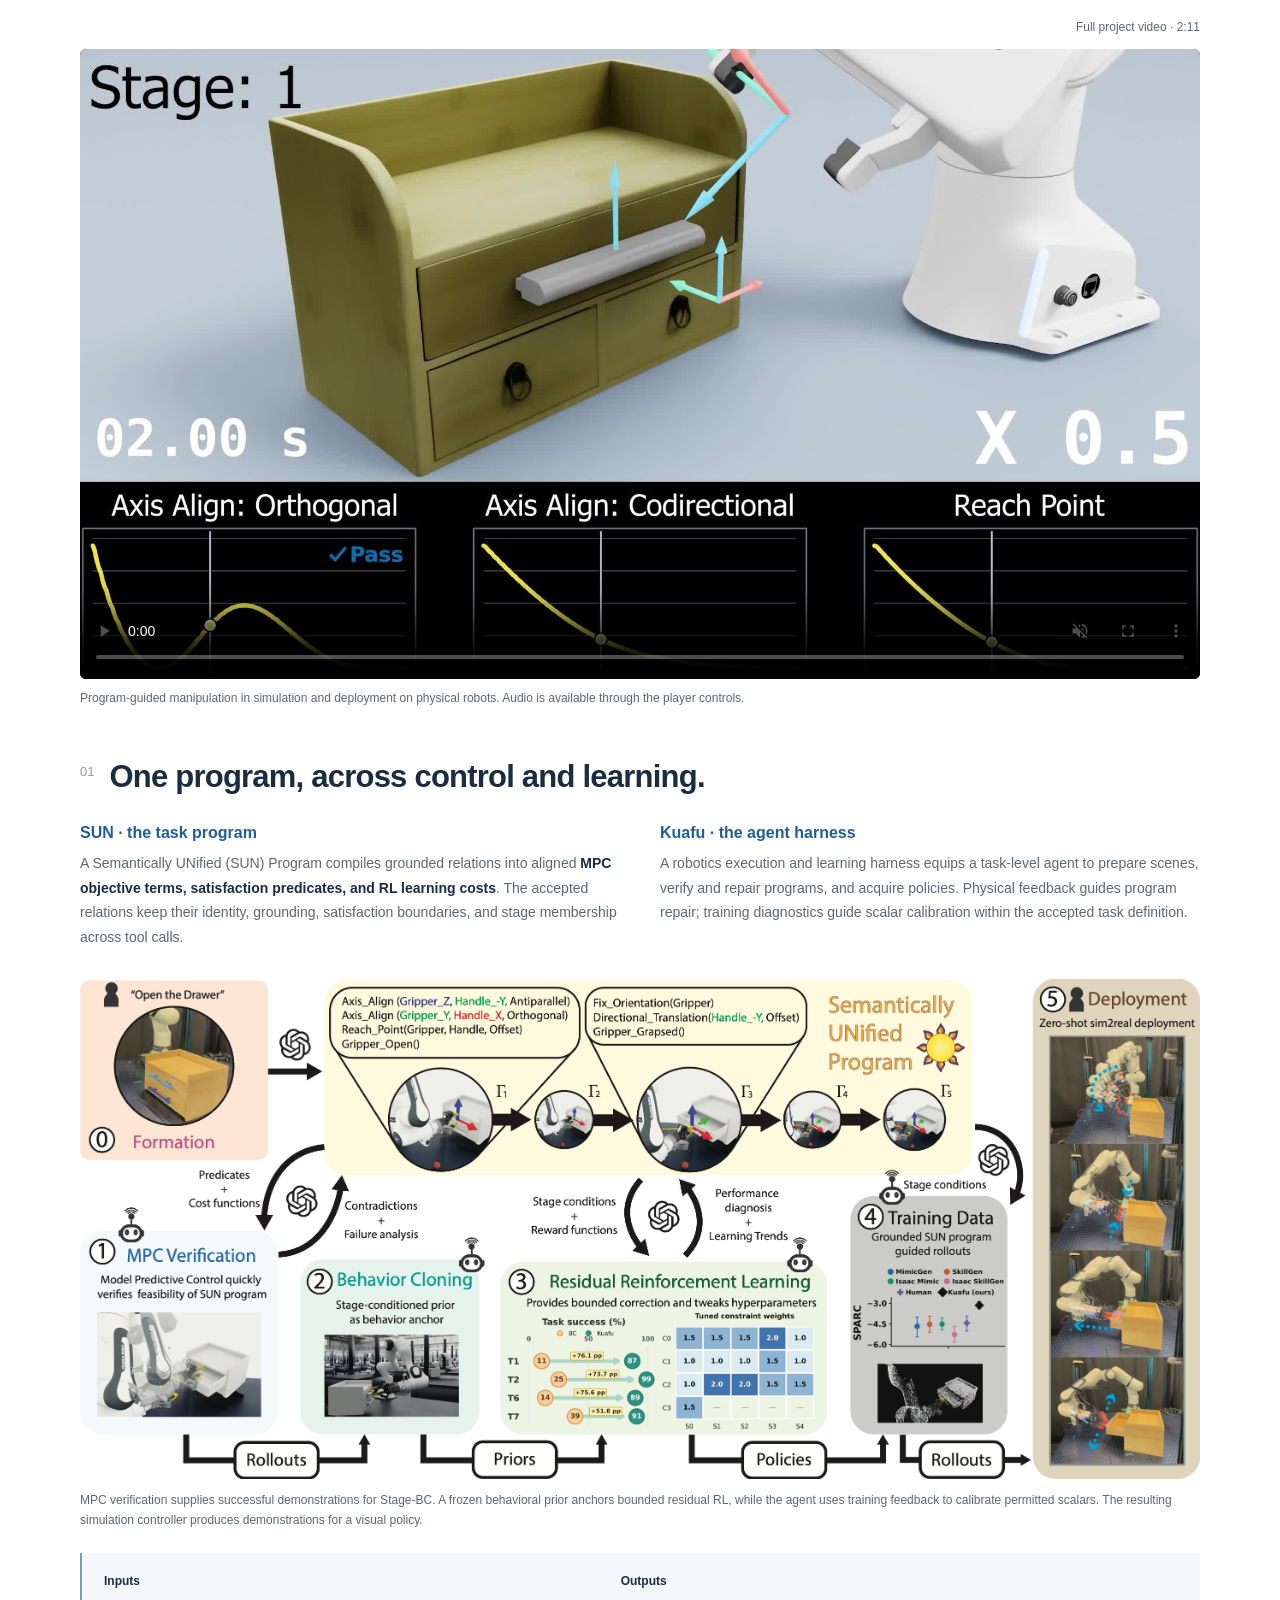
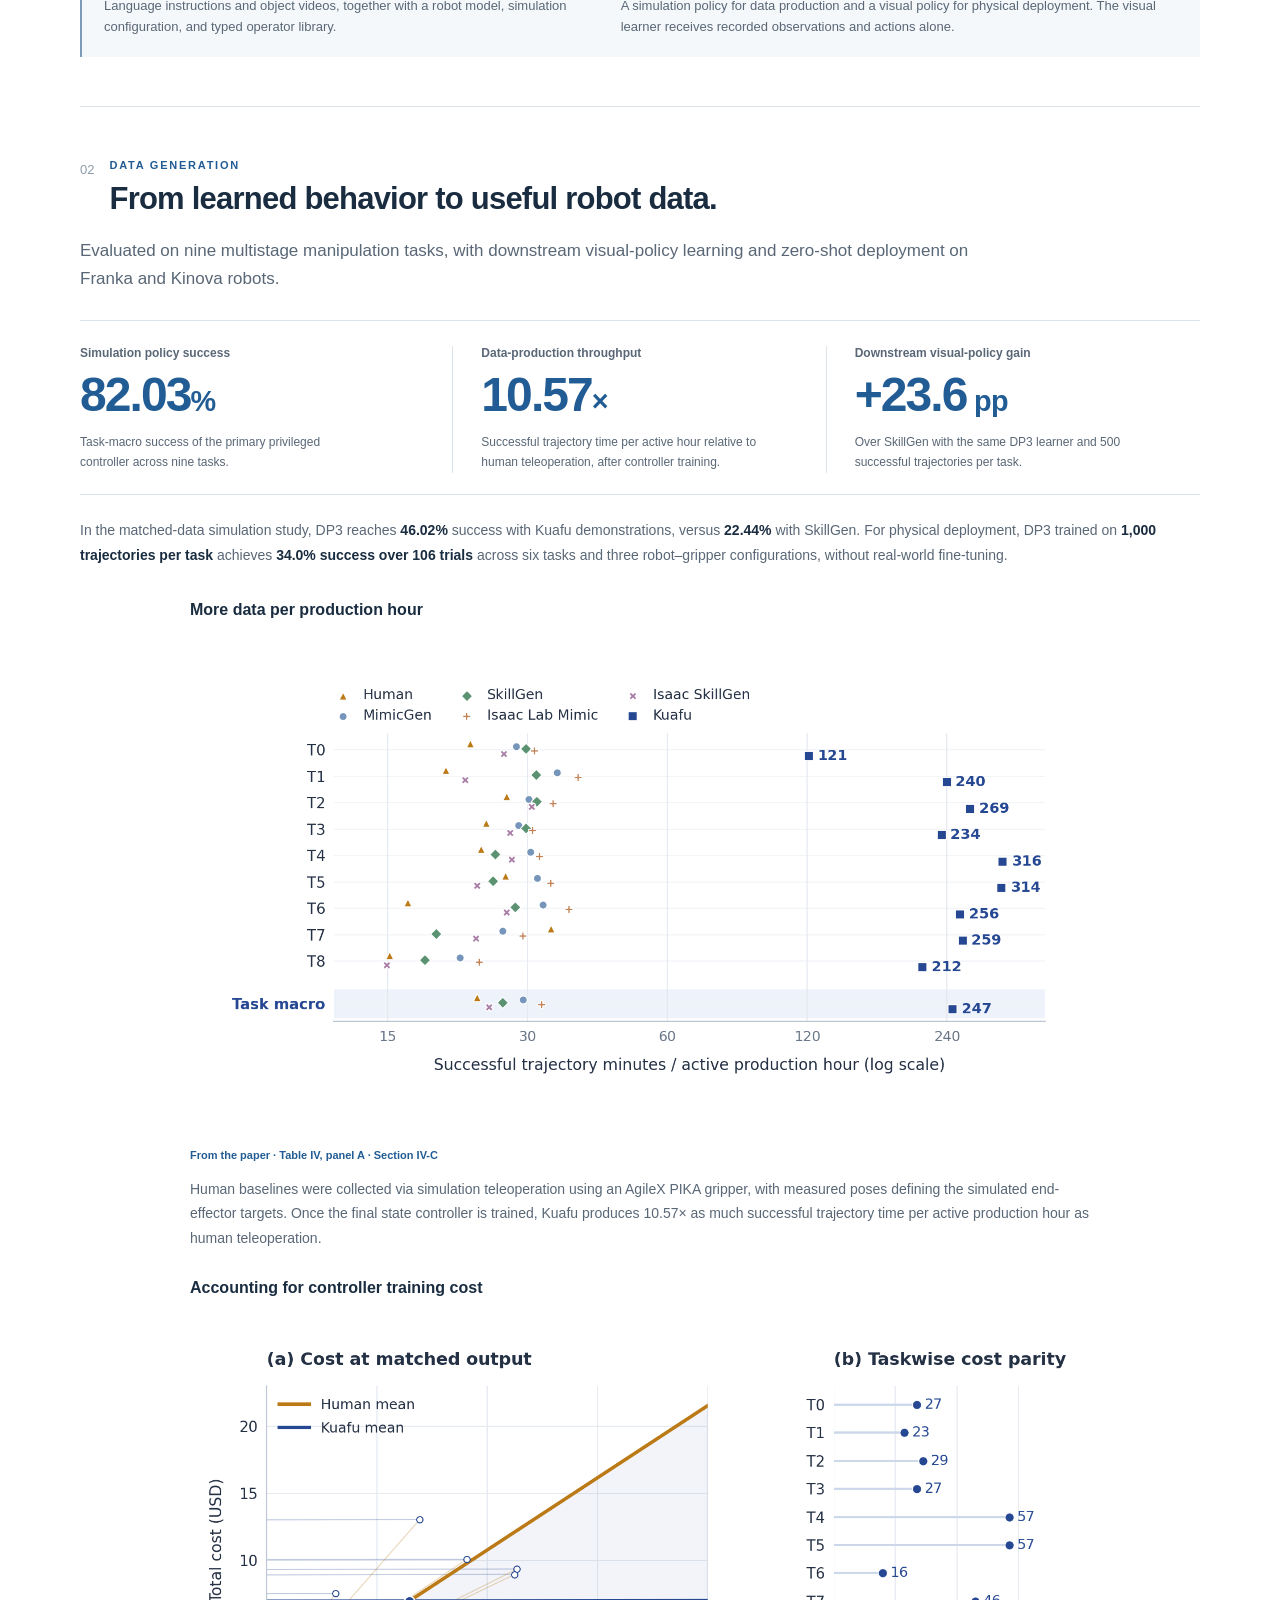
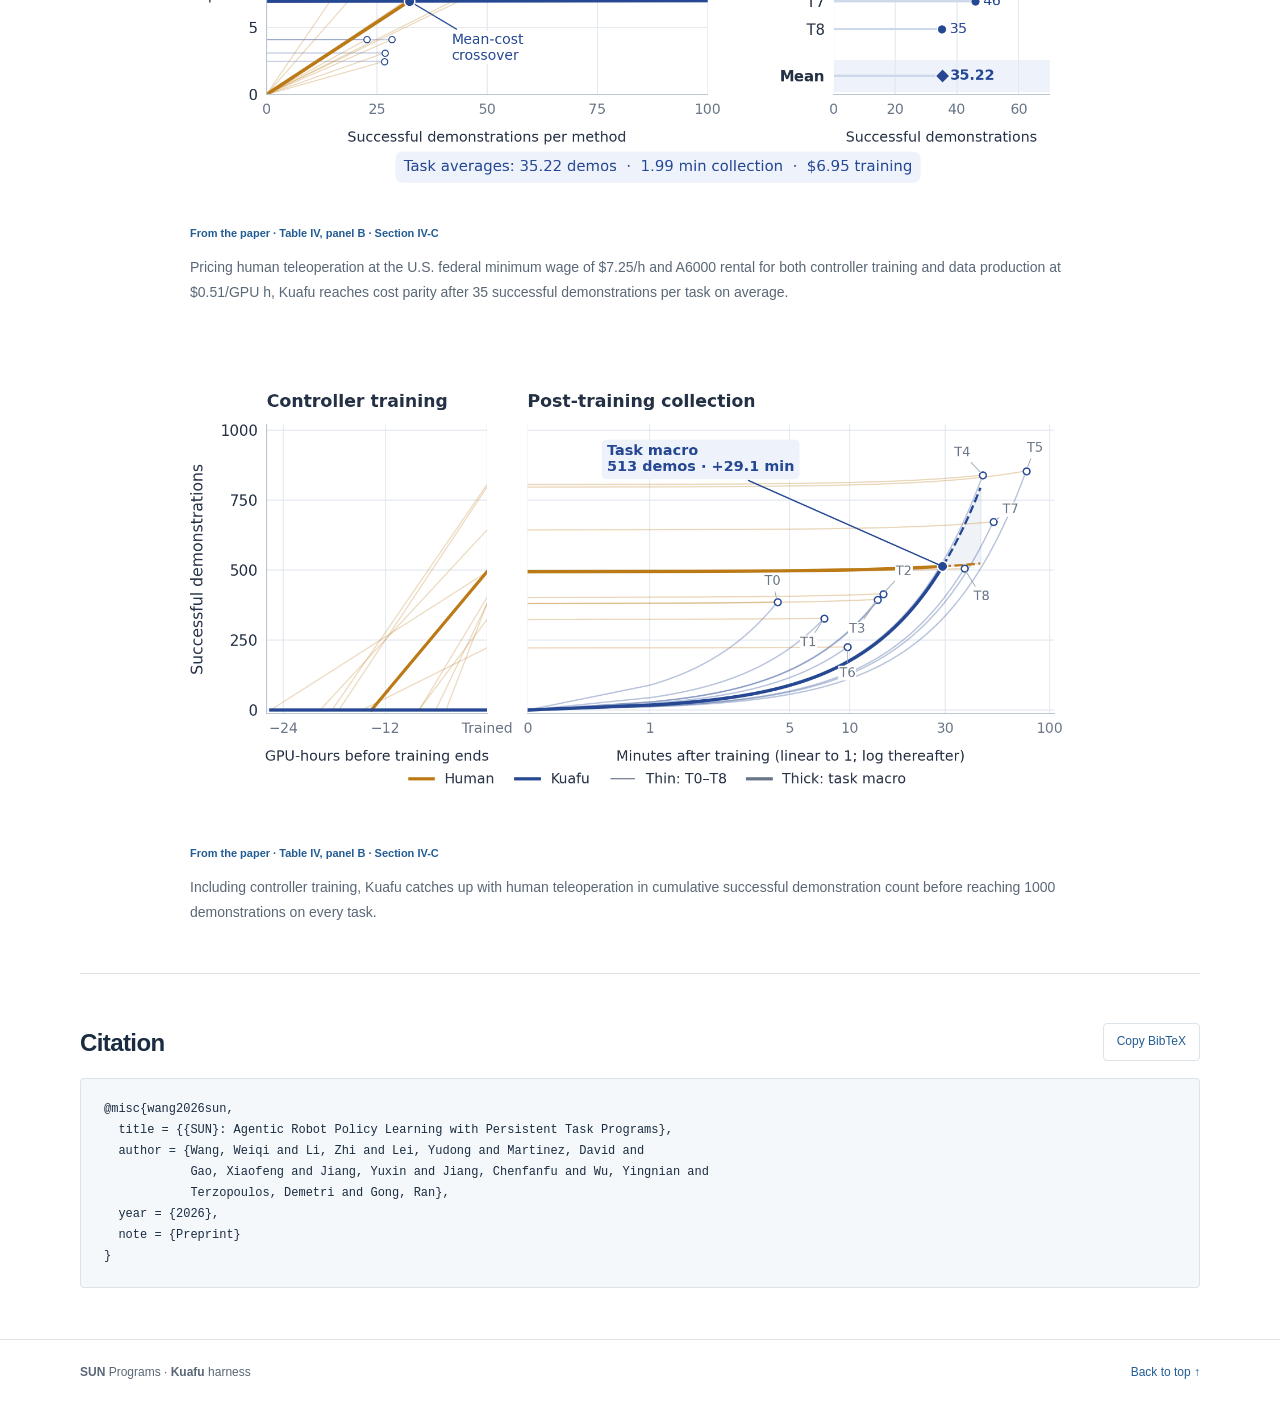
==== commit f27780db: "Update Figure 1 and align plot descriptions with main text" ====
--- a/index.html
+++ b/index.html
@@ -13,7 +13,7 @@
   <meta property="og:description" content="A persistent task program. An agent harness for robot policy learning. From language and object videos to policies for physical deployment.">
   <link rel="icon" href="favicon.svg" type="image/svg+xml">
   <link rel="manifest" href="site.webmanifest">
-  <link rel="stylesheet" href="styles.css?v=20260923-figures-3">
+  <link rel="stylesheet" href="styles.css?v=20260923-author-figure1">
 </head>
 <body>
   <a class="skip-link" href="#main">Skip to content</a>
@@ -42,6 +42,13 @@
         <a class="button" href="#video">Video</a>
         <a class="button" href="#citation">BibTeX</a><span class="release-note" id="code-status">Code coming soon</span>
       </div>
+      <figure class="hero-figure" id="overview">
+        <button type="button" class="figure-link" data-image="assets/figures/chase_sun.png?v=20260923-author" data-lightbox disabled aria-label="Enlarge Figure 1: SUN and Kuafu overview" data-caption="Figure 1. Coordinated by a persistent SUN Program, the Kuafu harness equips the agent with physics-based verification, policy learning, and data-production capabilities. The program supervises the simulation controller and its demonstrations; downstream visual policies learn from recorded observations and actions alone. We evaluate nine tasks and transfer visual policies for six of them to Franka FR3 and Kinova Gen3 robots.">
+          <img src="assets/figures/chase_sun.png?v=20260923-author" width="2252" height="1567" fetchpriority="high" decoding="async" alt="Figure 1 from the paper: a central SUN Program connects MPC verification, residual reinforcement learning, and zero-shot physical deployment, illustrated with stacking, emergency-stop, drawer, bottle, marker, and mug tasks.">
+          <span class="expand-hint" aria-hidden="true">Expand figure ↗</span>
+        </button>
+        <figcaption><strong>Figure 1.</strong> Coordinated by a persistent SUN Program, the Kuafu harness equips the agent with physics-based verification, policy learning, and data-production capabilities. The program supervises the simulation controller and its demonstrations; downstream visual policies learn from recorded observations and actions alone. We evaluate nine tasks and transfer visual policies for six of them to Franka FR3 and Kinova Gen3 robots.</figcaption>
+      </figure>
       <div class="abstract" aria-labelledby="abstract-heading">
         <h2 id="abstract-heading">Abstract</h2>
         <p>Model-based control can directly execute specified objectives, while learning can amortize such behaviors into reactive policies, making their combination a natural solution to multi-stage manipulation. We introduce Semantically UNified (SUN) Programs, typed executables that compile grounded relations into aligned optimal control objectives, satisfaction predicates, and learning rewards. Our harness, Kuafu, equips a foundation model as a task-level agent to orchestrate scene preparation, verification, residual RL, and data production. The agent uses program feedback to repair candidate programs and training diagnostics to calibrate relative reward weights, retaining accepted task semantics across tool calls. Across nine multi-stage manipulation tasks, Kuafu achieves 82.03% average success rate, significantly outperforming all learned baselines. Its learned controllers generate demonstrations at 10.57× the human-teleoperation rate, yielding data that improve visual-policy success by 23.6 percentage points over the strongest baseline. The policies transfer zero-shot to physical Franka and Kinova robots, demonstrating sim-to-real generalization.</p>
@@ -78,7 +85,7 @@
       <p class="section-lead">Evaluated on nine multistage manipulation tasks, with downstream visual-policy learning and zero-shot deployment on Franka and Kinova robots.</p>
       <div class="metrics">
         <article><h3>Simulation policy success</h3><p class="metric-value">82.03<span>%</span></p><p class="metric-description">Task-macro success of the primary privileged controller across nine tasks.</p></article>
-        <article><h3>Data-production throughput</h3><p class="metric-value">10.57<span>×</span></p><p class="metric-description">Human teleoperation’s successful trajectory time per active hour, once the controller is ready.</p></article>
+        <article><h3>Data-production throughput</h3><p class="metric-value">10.57<span>×</span></p><p class="metric-description">Successful trajectory time per active hour relative to human teleoperation, after controller training.</p></article>
         <article><h3>Downstream visual-policy gain</h3><p class="metric-value">+23.6<span> pp</span></p><p class="metric-description">Over SkillGen with the same DP3 learner and 500 successful trajectories per task.</p></article>
       </div>
       <p class="results-context">In the matched-data simulation study, DP3 reaches <strong>46.02%</strong> success with Kuafu demonstrations, versus <strong>22.44%</strong> with SkillGen. For physical deployment, DP3 trained on <strong>1,000 trajectories per task</strong> achieves <strong>34.0% success over 106 trials</strong> across six tasks and three robot–gripper configurations, without real-world fine-tuning.</p>
@@ -89,24 +96,32 @@
             <img src="assets/figures/sun_throughput.png" width="1584" height="759" loading="lazy" decoding="async" alt="Taskwise throughput plot comparing Kuafu, human teleoperation, MimicGen, SkillGen, Isaac Mimic, and Isaac SkillGen on a logarithmic scale; Kuafu has the highest rate on all nine tasks.">
             <span class="expand-hint" aria-hidden="true">Expand ↗</span>
           </button>
-          <figcaption>Successful trajectory minutes per active production hour. The throughput gain holds across all nine tasks.</figcaption>
+          <figcaption class="plot-discussion">
+            <p class="paper-source">From the paper · Table IV, panel A · Section IV-C</p>
+            <p>Human baselines were collected via simulation teleoperation using an AgileX PIKA gripper, with measured poses defining the simulated end-effector targets. Once the final state controller is trained, Kuafu produces 10.57× as much successful trajectory time per active production hour as human teleoperation.</p>
+          </figcaption>
         </figure>
         <figure>
-          <h3>Accounting for preparation cost</h3>
-          <button type="button" class="figure-link" data-image="assets/figures/sun_cost_parity.png" data-lightbox disabled aria-label="Enlarge the cost-parity analysis" data-caption="Modeled human and Kuafu costs at matched successful-demonstration counts, including controller preparation. The mean of the taskwise whole-demonstration parity thresholds is 35.22; the mean-cost curves cross at approximately 32.38, a different summary.">
-            <img src="assets/figures/sun_cost_parity.png" width="1584" height="836" loading="lazy" decoding="async" alt="Cost-parity analysis with human and Kuafu cost curves and per-task parity thresholds; the taskwise thresholds average 35.22 demonstrations, including controller preparation cost.">
+          <h3>Accounting for controller training cost</h3>
+          <button type="button" class="figure-link" data-image="assets/figures/sun_cost_parity.png?v=20260923-training" data-lightbox disabled aria-label="Enlarge the cost-parity analysis" data-caption="Including controller training, Kuafu reaches cost parity with human teleoperation after 35 successful demonstrations per task on average, at the hourly rates used in the paper.">
+            <img src="assets/figures/sun_cost_parity.png?v=20260923-training" width="1584" height="836" loading="lazy" decoding="async" alt="Cost-parity analysis with human and Kuafu cost curves and per-task parity thresholds; the taskwise thresholds average 35.22 demonstrations, including controller training cost.">
             <span class="expand-hint" aria-hidden="true">Expand ↗</span>
           </button>
-          <figcaption>Including controller preparation, cost parity averages <strong>35.22 demonstrations</strong> across tasks under the paper’s stated pricing assumptions.</figcaption>
+          <figcaption class="plot-discussion">
+            <p class="paper-source">From the paper · Table IV, panel B · Section IV-C</p>
+            <p>Pricing human teleoperation at the U.S. federal minimum wage of $7.25/h and A6000 rental for both controller training and data production at $0.51/GPU h, Kuafu reaches cost parity after 35 successful demonstrations per task on average.</p>
+          </figcaption>
         </figure>
       </div>
-      <p class="plot-note">Cost model: $7.25/hour for human teleoperation and $0.51/GPU-hour for preparation and collection. The mean preparation cost is $6.95. Cost parity and time break-even measure different quantities; see Appendix IV for the full analysis.</p>
       <figure class="break-even-figure">
-          <button type="button" class="figure-link" data-image="assets/figures/sun_breakeven.png" data-lightbox disabled aria-label="Enlarge cumulative data production and time break-even" data-caption="Including controller preparation, time break-even occurs at 225–854 successful demonstrations across tasks. The macro summary crosses at 513 demonstrations after 29.1 minutes of post-readiness collection.">
-            <img src="assets/figures/sun_breakeven.png" width="1584" height="770" loading="lazy" decoding="async" alt="Cumulative successful demonstration counts including controller preparation, showing time break-even below 1,000 demonstrations on all nine tasks.">
+          <button type="button" class="figure-link" data-image="assets/figures/sun_breakeven.png?v=20260923-training" data-lightbox disabled aria-label="Enlarge cumulative data production and time break-even" data-caption="Including controller training, Kuafu catches up with human teleoperation in cumulative successful demonstration count before reaching 1000 demonstrations on every task.">
+            <img src="assets/figures/sun_breakeven.png?v=20260923-training" width="1584" height="770" loading="lazy" decoding="async" alt="Cumulative successful demonstration counts including controller training, showing time break-even below 1,000 demonstrations on all nine tasks.">
             <span class="expand-hint" aria-hidden="true">Expand ↗</span>
           </button>
-          <figcaption>Time break-even occurs at 225–854 successful demonstrations across tasks. The macro crossover is 513 demonstrations after 29.1 minutes of post-readiness collection.</figcaption>
+          <figcaption class="plot-discussion">
+            <p class="paper-source">From the paper · Table IV, panel B · Section IV-C</p>
+            <p>Including controller training, Kuafu catches up with human teleoperation in cumulative successful demonstration count before reaching 1000 demonstrations on every task.</p>
+          </figcaption>
       </figure>
     </section>
     <section id="citation" class="content-section citation-section" aria-labelledby="citation-heading">
--- a/styles.css
+++ b/styles.css
@@ -50,6 +50,8 @@
 .button[aria-disabled="true"] { color: var(--muted); background: var(--soft); cursor: default; }
 .button[aria-disabled="true"]:hover { border-color: #c8d5e1; }
 .release-note { padding: 8px 9px; color: var(--muted); font-size: 12px; }
+.hero-figure { max-width: 1000px; margin: 30px auto 0; text-align: left; }
+.hero-figure figcaption { font-size: 13px; line-height: 1.7; }
 .abstract { max-width: 960px; margin: 30px auto 0; text-align: left; }
 .abstract h2 { margin-bottom: 14px; font-size: 24px; text-align: center; }
 .abstract p { font-size: 16px; line-height: 1.75; }
@@ -90,7 +92,9 @@
 .plots h3 { font-size: 16px; margin-bottom: 14px; }
 .plots .figure-link, .break-even-figure .figure-link { aspect-ratio: 1.8; display: flex; align-items: center; }
 .plots .figure-link img, .break-even-figure .figure-link img { height: 100%; object-fit: contain; }
-.plot-note { max-width: 900px; color: var(--muted); font-size: 11px; margin: 19px auto 0; }
+.plot-discussion { font-size: 14px; line-height: 1.75; }
+.plot-discussion p + p { margin-top: 12px; }
+.plot-discussion .paper-source { color: var(--blue); font-size: 11px; font-weight: 600; }
 .break-even-figure { max-width: 900px; margin: 28px auto 0; }
 .citation-section { padding-bottom: 28px; border-bottom: 0; }
 .citation-heading, .citation-heading > div { display: flex; align-items: center; gap: 18px; }
@@ -132,6 +136,8 @@
   .resource-links { gap: 8px; margin-block: 18px 19px; }
   .button { min-height: 41px; padding: 8px 11px; font-size: 12px; }
   .release-note { flex-basis: 100%; padding: 0; font-size: 11px; }
+  .hero-figure { margin-top: 24px; }
+  .hero-figure figcaption { font-size: 11px; }
   .abstract p { font-size: 14px; }
   .media-heading > span { font-size: 10px; }
   .media-caption { font-size: 11px; }
@@ -152,6 +158,7 @@
   .results-context { font-size: 13px; }
   .plots { gap: 28px; margin-top: 26px; }
   .plots h3 { font-size: 15px; }
+  .plot-discussion { font-size: 13px; }
   .citation-heading, .citation-heading > div { gap: 12px; }
   .citation-heading h2 { font-size: 22px; }
   pre { padding: 15px; font-size: 11px; }
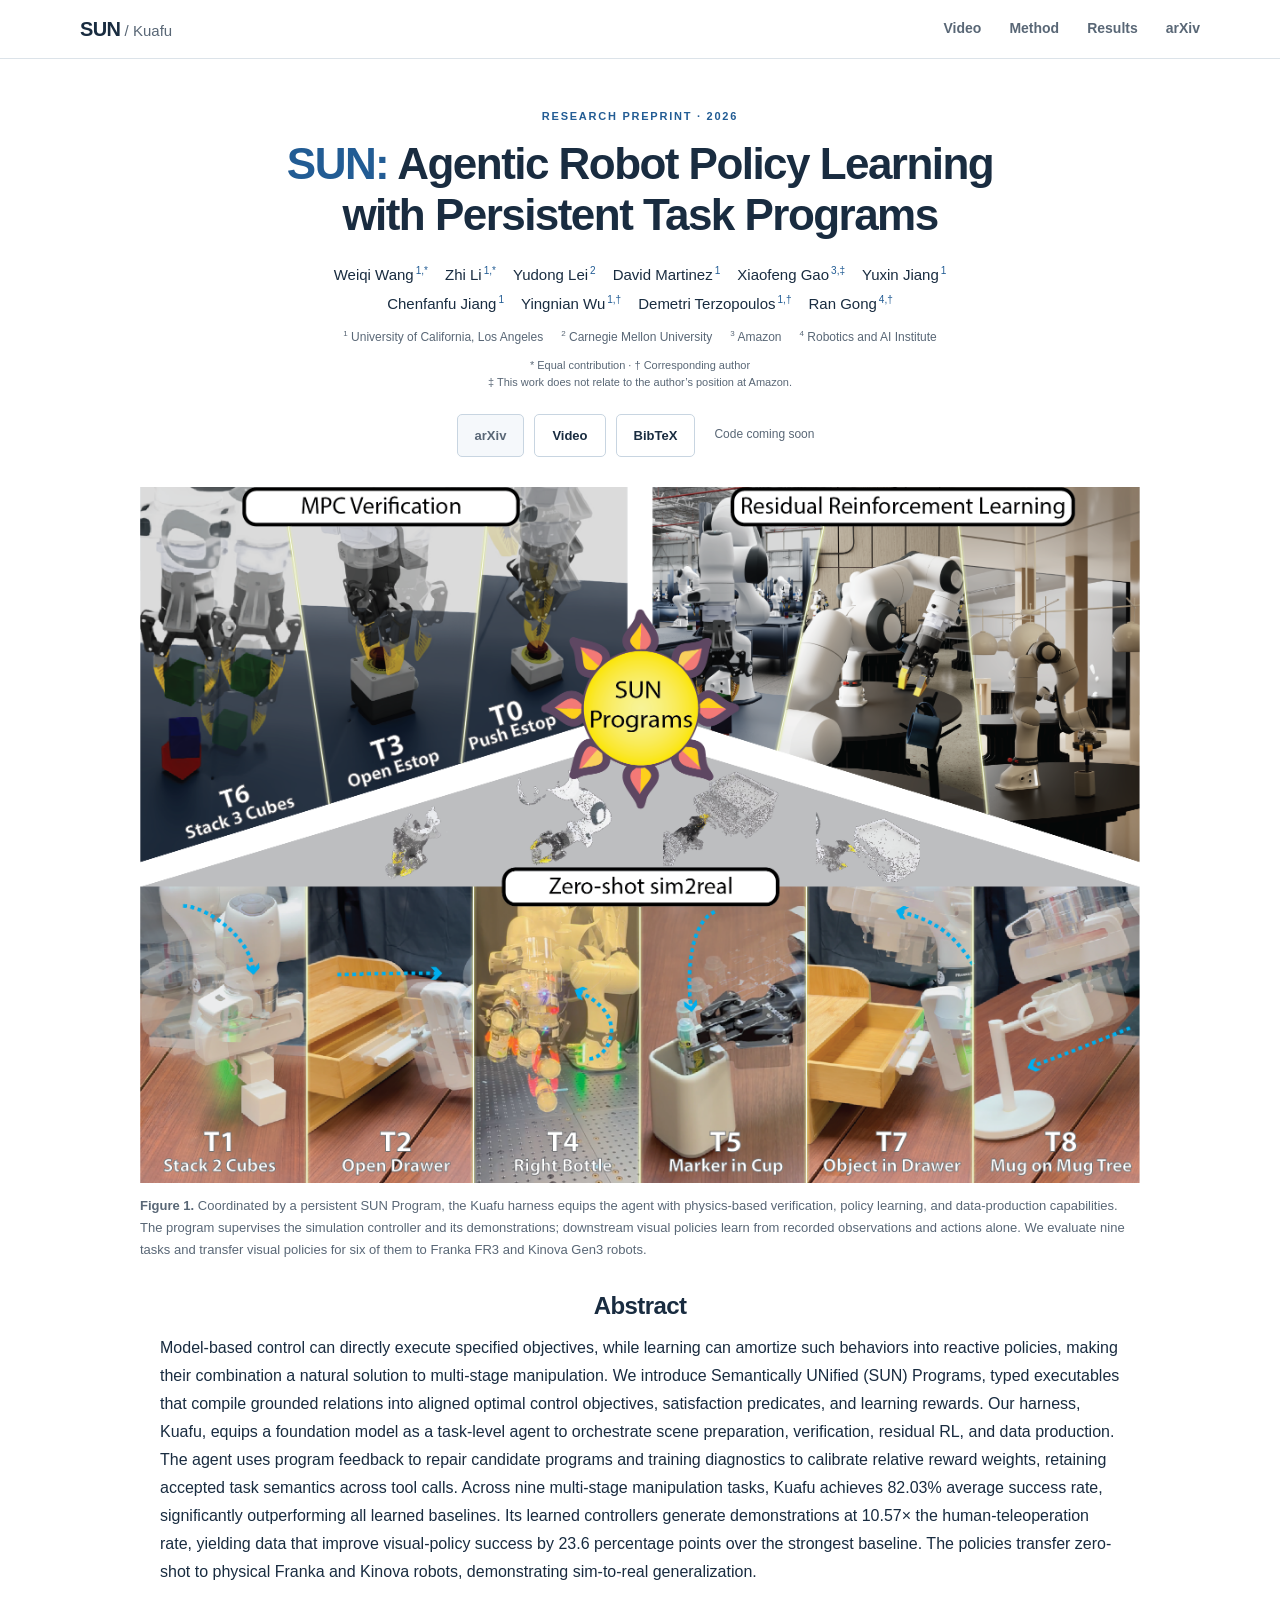
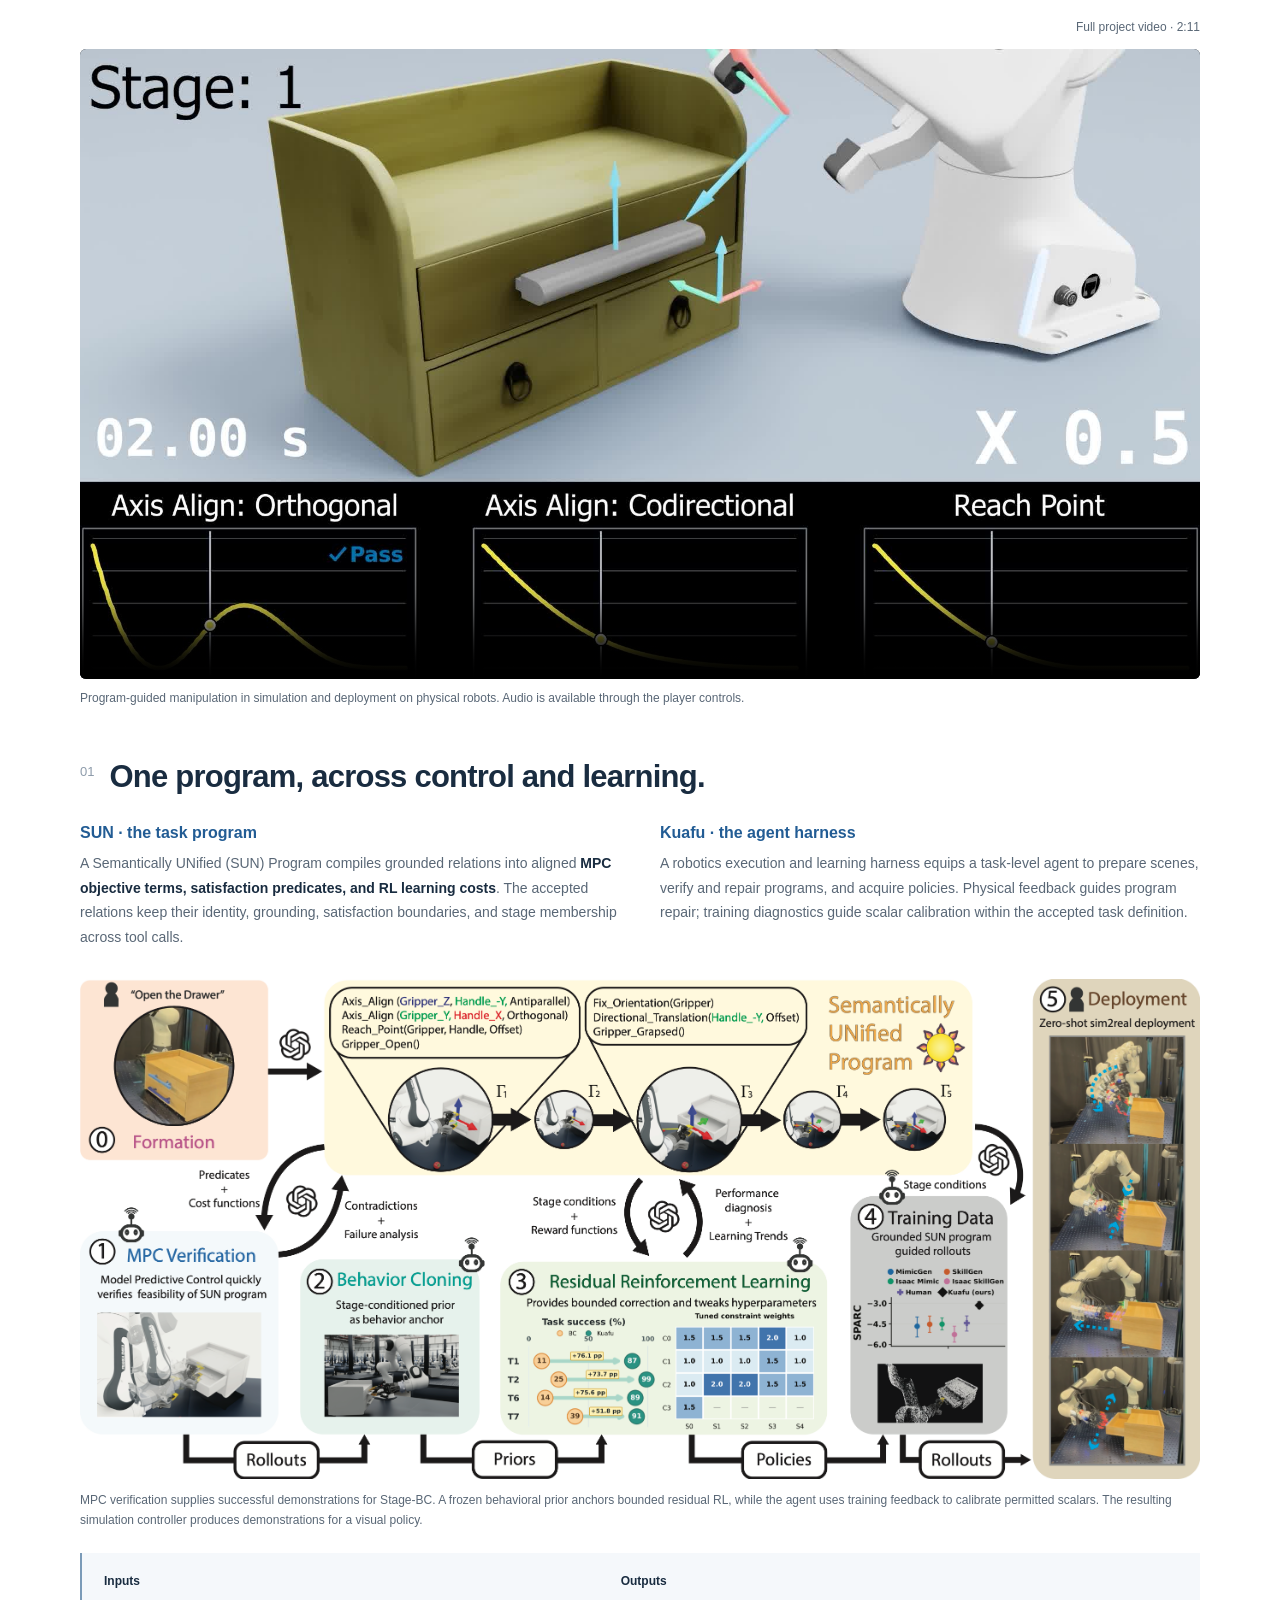
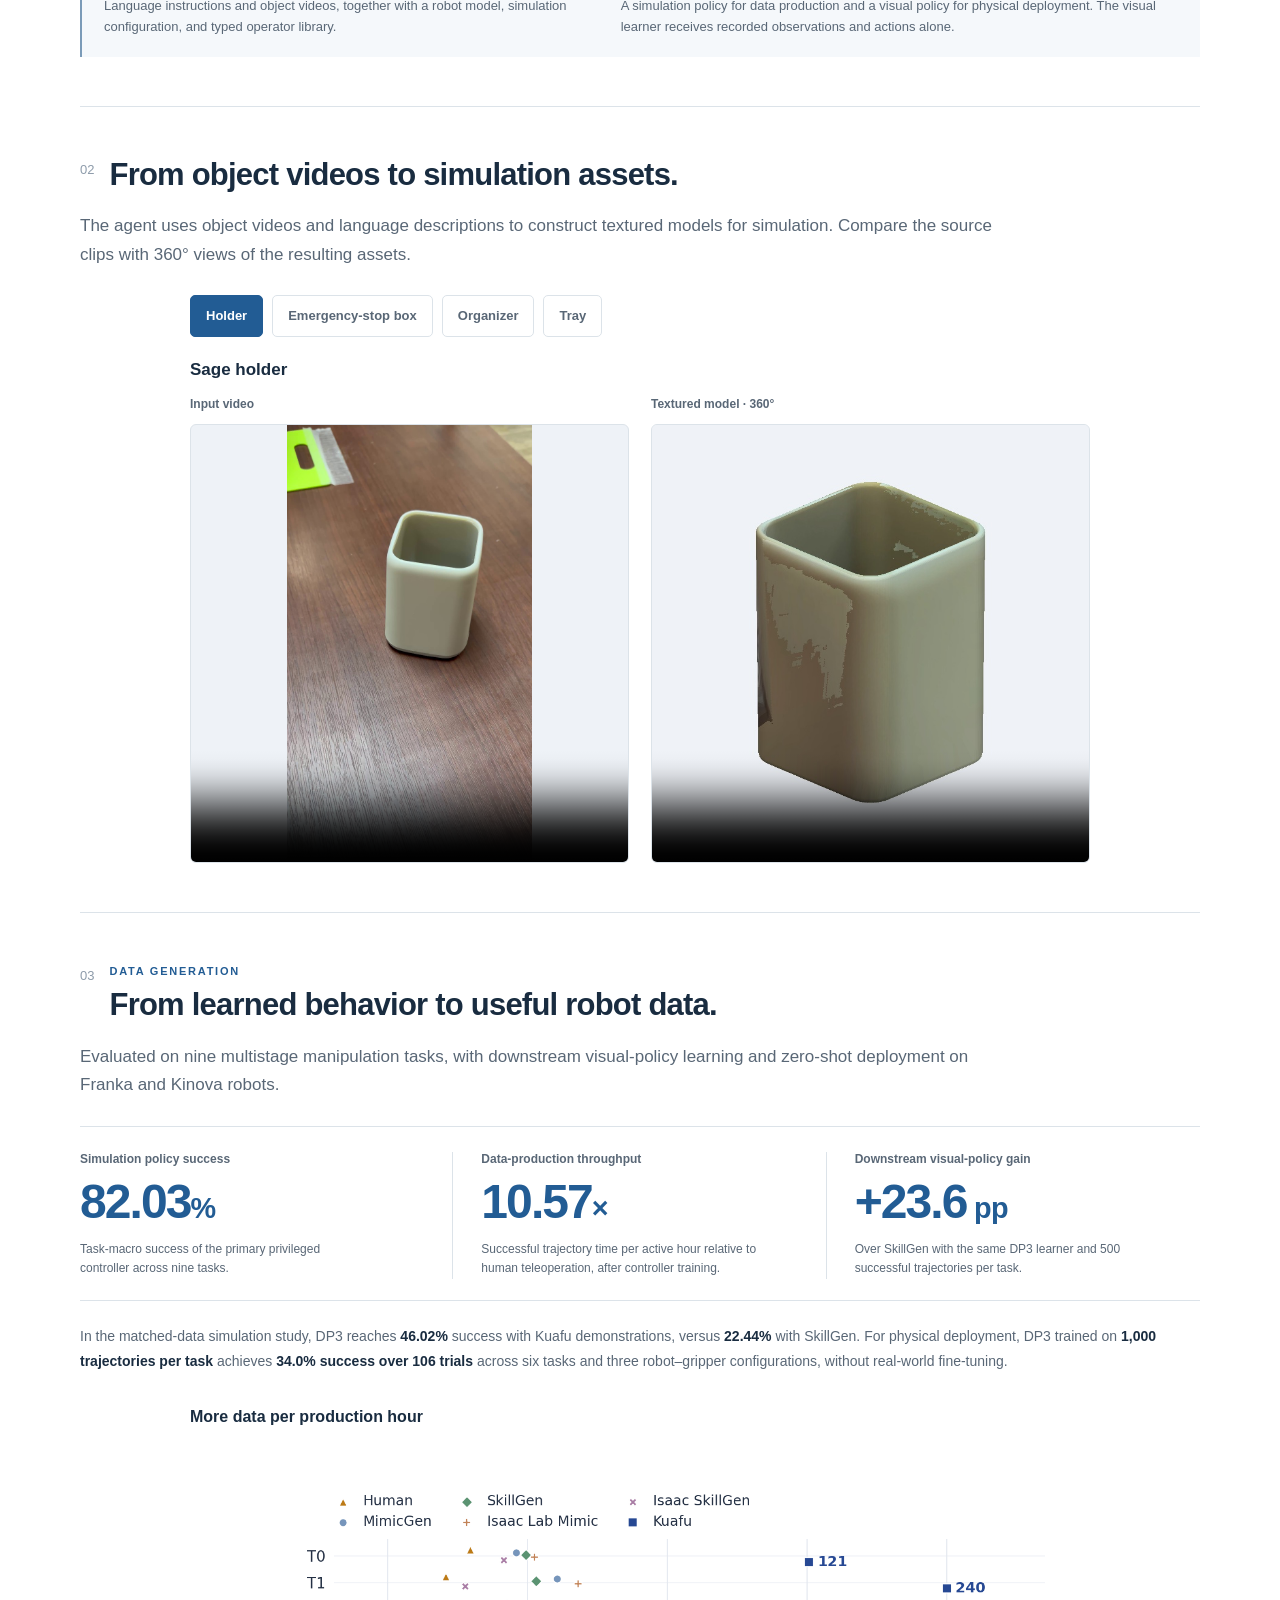
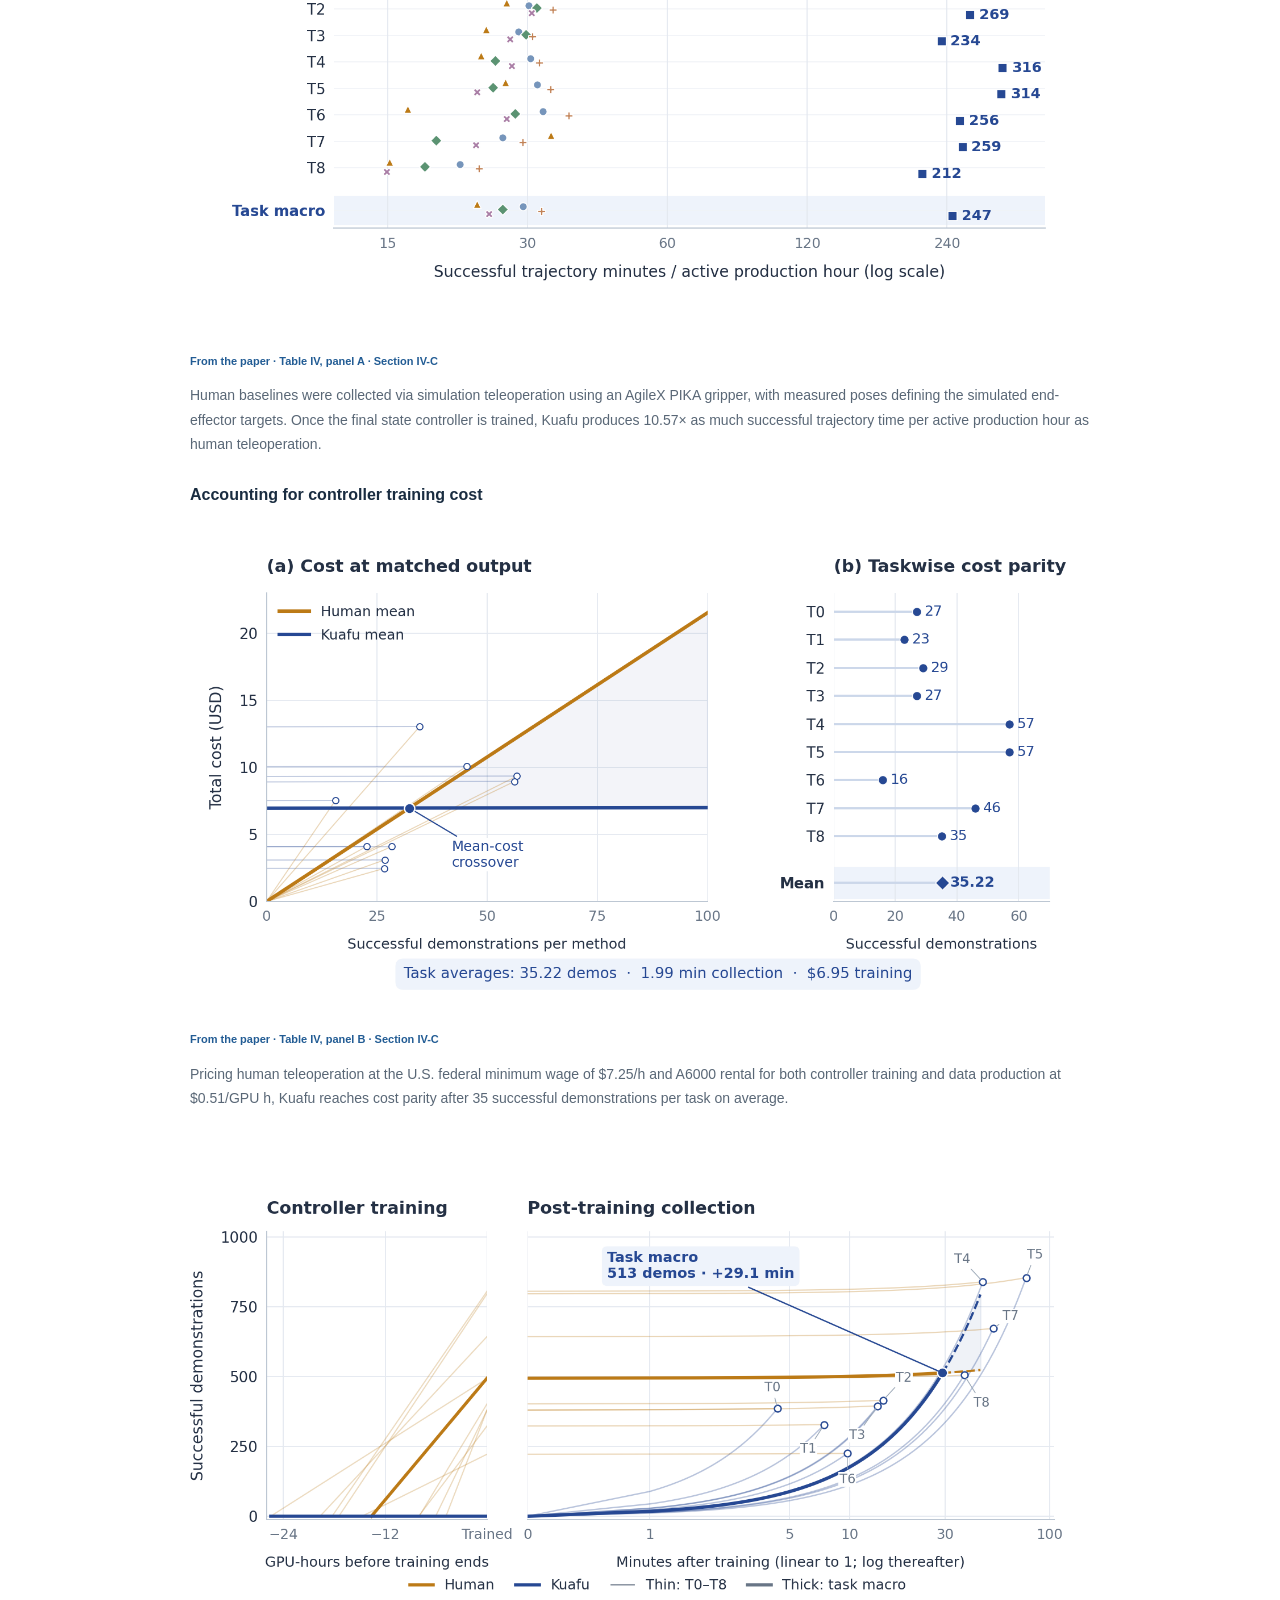
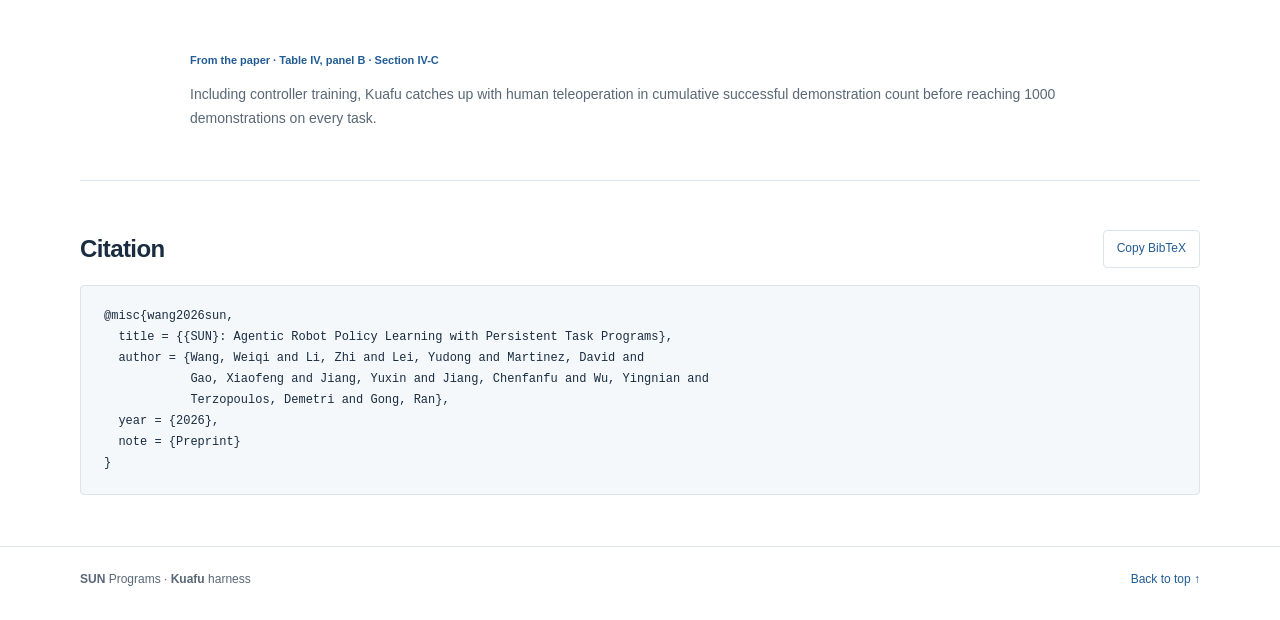
==== commit f05fd2d5: "Add four video-to-model demonstrations before data generation" ====
--- a/index.html
+++ b/index.html
@@ -13,7 +13,7 @@
   <meta property="og:description" content="A persistent task program. An agent harness for robot policy learning. From language and object videos to policies for physical deployment.">
   <link rel="icon" href="favicon.svg" type="image/svg+xml">
   <link rel="manifest" href="site.webmanifest">
-  <link rel="stylesheet" href="styles.css?v=20260923-author-figure1">
+  <link rel="stylesheet" href="styles.css?v=20260923-visual-models">
 </head>
 <body>
   <a class="skip-link" href="#main">Skip to content</a>
@@ -80,8 +80,80 @@
         <p><span class="detail-label">Outputs</span> A simulation policy for data production and a visual policy for physical deployment. The visual learner receives recorded observations and actions alone.</p>
       </div>
     </section>
+    <section id="asset-examples" class="content-section" aria-labelledby="asset-examples-heading">
+      <div class="section-heading"><span class="section-number" aria-hidden="true">02</span><div><h2 id="asset-examples-heading">From object videos to simulation assets.</h2></div></div>
+      <p class="section-lead">The agent uses object videos and language descriptions to construct textured models for simulation. Compare the source clips with 360° views of the resulting assets.</p>
+      <div class="asset-gallery">
+        <div class="example-picker" role="group" aria-label="Choose an object" hidden>
+          <button type="button" data-example="0026" aria-controls="example-0026" aria-pressed="true">Holder</button>
+          <button type="button" data-example="0024" aria-controls="example-0024" aria-pressed="false">Emergency-stop box</button>
+          <button type="button" data-example="0028" aria-controls="example-0028" aria-pressed="false">Organizer</button>
+          <button type="button" data-example="0029" aria-controls="example-0029" aria-pressed="false">Tray</button>
+        </div>
+        <article class="asset-example" id="example-0026" aria-labelledby="example-0026-heading">
+          <h3 id="example-0026-heading">Sage holder</h3>
+          <div class="example-media">
+            <figure><figcaption>Input video</figcaption>
+              <video width="720" height="1280" controls controlslist="nodownload" muted loop playsinline preload="none" poster="assets/visual-models/0026/input.jpg" aria-label="Source video of the sage holder">
+                <source src="assets/visual-models/0026/input.mp4" type="video/mp4">
+              </video>
+            </figure>
+            <figure><figcaption>Textured model · 360°</figcaption>
+              <video width="720" height="720" controls controlslist="nodownload" muted loop playsinline preload="none" poster="assets/visual-models/0026/model.jpg" aria-label="360-degree model preview of the sage holder">
+                <source src="assets/visual-models/0026/model.mp4" type="video/mp4">
+              </video>
+            </figure>
+          </div>
+        </article>
+        <article class="asset-example" id="example-0024" aria-labelledby="example-0024-heading">
+          <h3 id="example-0024-heading">Emergency-stop box</h3>
+          <div class="example-media">
+            <figure><figcaption>Input video</figcaption>
+              <video width="720" height="1280" controls controlslist="nodownload" muted loop playsinline preload="none" poster="assets/visual-models/0024/input.jpg" aria-label="Source video of the emergency-stop box">
+                <source src="assets/visual-models/0024/input.mp4" type="video/mp4">
+              </video>
+            </figure>
+            <figure><figcaption>Textured model · 360°</figcaption>
+              <video width="720" height="720" controls controlslist="nodownload" muted loop playsinline preload="none" poster="assets/visual-models/0024/model.jpg" aria-label="360-degree model preview of the emergency-stop box">
+                <source src="assets/visual-models/0024/model.mp4" type="video/mp4">
+              </video>
+            </figure>
+          </div>
+        </article>
+        <article class="asset-example" id="example-0028" aria-labelledby="example-0028-heading">
+          <h3 id="example-0028-heading">Bamboo organizer</h3>
+          <div class="example-media">
+            <figure><figcaption>Input video</figcaption>
+              <video width="720" height="1280" controls controlslist="nodownload" muted loop playsinline preload="none" poster="assets/visual-models/0028/input.jpg" aria-label="Source video of the bamboo organizer">
+                <source src="assets/visual-models/0028/input.mp4" type="video/mp4">
+              </video>
+            </figure>
+            <figure><figcaption>Textured model · 360°</figcaption>
+              <video width="720" height="720" controls controlslist="nodownload" muted loop playsinline preload="none" poster="assets/visual-models/0028/model.jpg" aria-label="360-degree model preview of the bamboo organizer">
+                <source src="assets/visual-models/0028/model.mp4" type="video/mp4">
+              </video>
+            </figure>
+          </div>
+        </article>
+        <article class="asset-example" id="example-0029" aria-labelledby="example-0029-heading">
+          <h3 id="example-0029-heading">Bamboo tray</h3>
+          <div class="example-media">
+            <figure><figcaption>Input video</figcaption>
+              <video width="720" height="1280" controls controlslist="nodownload" muted loop playsinline preload="none" poster="assets/visual-models/0029/input.jpg" aria-label="Source video of the bamboo tray">
+                <source src="assets/visual-models/0029/input.mp4" type="video/mp4">
+              </video>
+            </figure>
+            <figure><figcaption>Textured model · 360°</figcaption>
+              <video width="720" height="720" controls controlslist="nodownload" muted loop playsinline preload="none" poster="assets/visual-models/0029/model.jpg" aria-label="360-degree model preview of the bamboo tray">
+                <source src="assets/visual-models/0029/model.mp4" type="video/mp4">
+              </video>
+            </figure>
+          </div>
+        </article>
+      </div>
+    </section>
     <section id="results" class="content-section" aria-labelledby="results-heading">
-      <div class="section-heading"><span class="section-number" aria-hidden="true">02</span><div><p class="eyebrow">Data Generation</p><h2 id="results-heading">From learned behavior to useful robot data.</h2></div></div>
+      <div class="section-heading"><span class="section-number" aria-hidden="true">03</span><div><p class="eyebrow">Data Generation</p><h2 id="results-heading">From learned behavior to useful robot data.</h2></div></div>
       <p class="section-lead">Evaluated on nine multistage manipulation tasks, with downstream visual-policy learning and zero-shot deployment on Franka and Kinova robots.</p>
       <div class="metrics">
         <article><h3>Simulation policy success</h3><p class="metric-value">82.03<span>%</span></p><p class="metric-description">Task-macro success of the primary privileged controller across nine tasks.</p></article>
@@ -158,6 +230,7 @@
       affiliations: ['University of California, Los Angeles', 'Carnegie Mellon University', 'Amazon', 'Robotics and AI Institute'],
       authorNotes: ['* Equal contribution · † Corresponding author', '‡ This work does not relate to the author’s position at Amazon.'],
       resources: {arxiv: null, code: null},
+      assetExamples: ['0026', '0024', '0028', '0029'],
       bibtex: `@misc{wang2026sun,
   title = {{SUN}: Agentic Robot Policy Learning with Persistent Task Programs},
   author = {Wang, Weiqi and Li, Zhi and Lei, Yudong and Martinez, David and
@@ -265,7 +338,39 @@
       }, {threshold: 0.35});
       observer.observe(video);
     }
-    motionPreference.addEventListener('change', event => { if (event.matches) video.pause(); });
+    // Pair the supplied source clips with renders of their actual textured models.
+    // Without JavaScript, every pair remains visible and playable.
+    const exampleSection = document.getElementById('asset-examples');
+    const exampleButtons = Array.from(document.querySelectorAll('[data-example]'));
+    const examplePanels = site.assetExamples.map(id => document.getElementById('example-' + id));
+    let activeExample = site.assetExamples[0];
+    let examplesVisible = false;
+    const pauseExamples = () => examplePanels.forEach(panel => panel.querySelectorAll('video').forEach(clip => clip.pause()));
+    const playActiveExample = () => {
+      if (!examplesVisible || motionPreference.matches) return;
+      document.getElementById('example-' + activeExample).querySelectorAll('video').forEach(clip => clip.play().catch(() => {}));
+    };
+    const selectExample = id => {
+      pauseExamples();
+      activeExample = id;
+      examplePanels.forEach(panel => { panel.hidden = panel.id !== 'example-' + id; });
+      exampleButtons.forEach(button => button.setAttribute('aria-pressed', String(button.dataset.example === id)));
+      playActiveExample();
+    };
+    exampleButtons.forEach(button => button.addEventListener('click', () => selectExample(button.dataset.example)));
+    selectExample(activeExample);
+    document.querySelector('.example-picker').hidden = false;
+    if ('IntersectionObserver' in window) {
+      const exampleObserver = new IntersectionObserver(entries => {
+        examplesVisible = entries.some(entry => entry.isIntersecting);
+        if (examplesVisible) playActiveExample();
+        else pauseExamples();
+      }, {threshold: 0.2});
+      exampleObserver.observe(exampleSection);
+    }
+    motionPreference.addEventListener('change', event => {
+      if (event.matches) { video.pause(); pauseExamples(); }
+    });
     if ('IntersectionObserver' in window) {
       const links = Array.from(document.querySelectorAll('nav a[href^="#"]'));
       const observer = new IntersectionObserver(entries => {
--- a/styles.css
+++ b/styles.css
@@ -78,6 +78,17 @@
 figcaption { color: var(--muted); font-size: 12px; line-height: 1.65; margin-top: 12px; }
 .handoff { display: grid; grid-template-columns: 1fr 1.15fr; gap: 32px; margin-top: 22px; padding: 19px 22px; background: var(--soft); border-left: 2px solid #7b9bb8; font-size: 13px; color: var(--muted); }
 .detail-label { display: block; margin-bottom: 3px; color: var(--ink); font-size: 12px; font-weight: 700; }
+.asset-gallery { max-width: 900px; margin: 26px auto 0; }
+.example-picker { display: flex; flex-wrap: wrap; gap: 9px; margin-bottom: 23px; }
+.example-picker button { border: 1px solid var(--line); border-radius: 5px; padding: 9px 15px; background: #fff; color: var(--muted); font-size: 13px; font-weight: 550; min-height: 42px; }
+.example-picker button:hover { border-color: var(--blue); color: var(--blue); }
+.example-picker button[aria-pressed="true"] { background: var(--blue); border-color: var(--blue); color: #fff; }
+.asset-example + .asset-example { margin-top: 30px; }
+.example-picker:not([hidden]) ~ .asset-example { margin-top: 0; }
+.asset-example h3 { font-size: 17px; margin-bottom: 15px; }
+.example-media { display: grid; grid-template-columns: repeat(2, minmax(0, 1fr)); gap: 22px; }
+.example-media figcaption { margin: 0 0 9px; font-size: 12px; font-weight: 600; }
+.example-media video { aspect-ratio: 1; object-fit: contain; background: #eef2f7; border: 1px solid var(--line); }
 .metrics { display: grid; grid-template-columns: repeat(3, 1fr); margin: 27px 0 23px; padding-block: 25px 21px; border-block: 1px solid var(--line); }
 .metrics > article { padding: 0 28px; border-right: 1px solid var(--line); }
 .metrics > article:first-child { padding-left: 0; }
@@ -149,6 +160,9 @@
   .expand-hint { opacity: 1; font-size: 10px; right: 4px; bottom: 4px; }
   figcaption { font-size: 11px; }
   .handoff { grid-template-columns: 1fr; gap: 13px; padding: 16px; font-size: 12px; }
+  .example-picker { gap: 8px; margin-bottom: 20px; }
+  .example-picker button { padding: 8px 12px; font-size: 12px; }
+  .example-media { grid-template-columns: minmax(0, 1fr); gap: 20px; }
   .metrics { grid-template-columns: 1fr; gap: 0; margin-block: 22px; padding-block: 0; }
   .metrics > article, .metrics > article:first-child, .metrics > article:last-child { display: grid; grid-template-columns: 116px 1fr; column-gap: 15px; padding: 17px 0; border: 0; border-bottom: 1px solid var(--line); }
   .metrics > article:last-child { border-bottom: 0; }
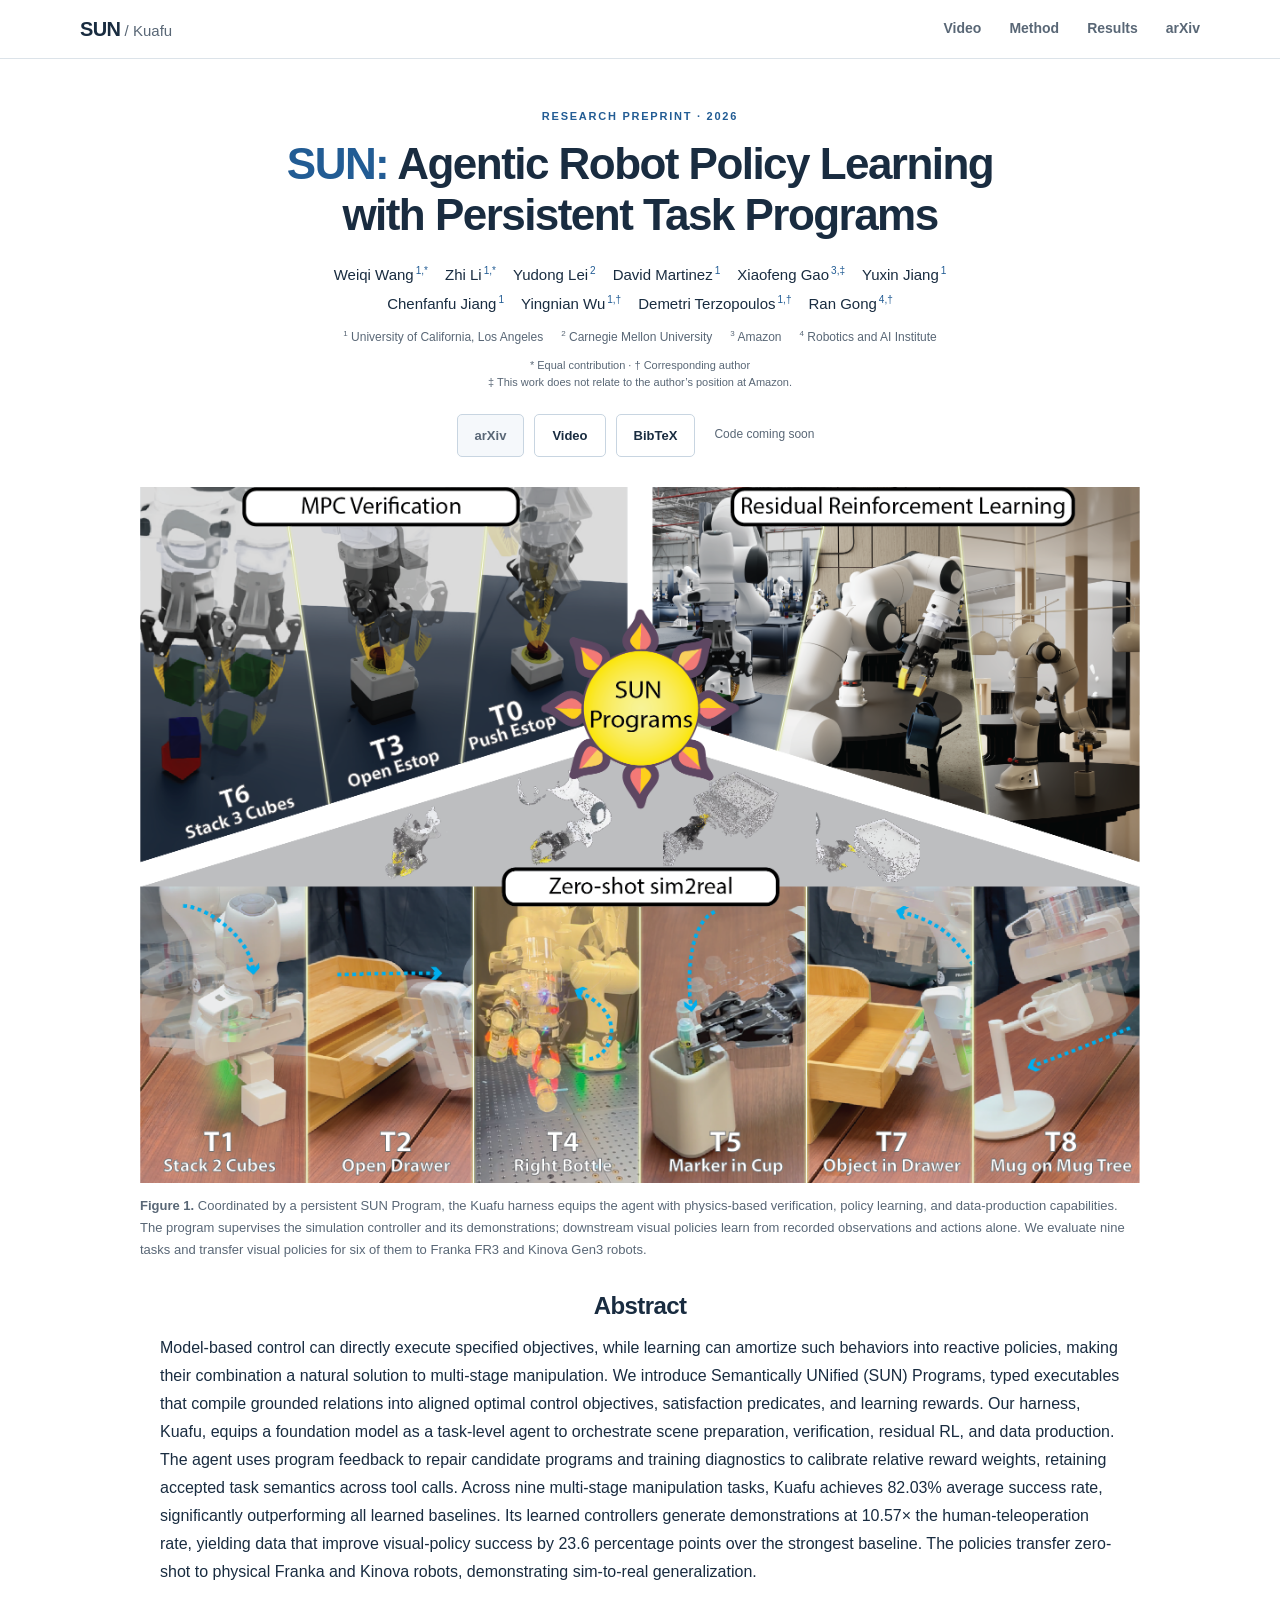
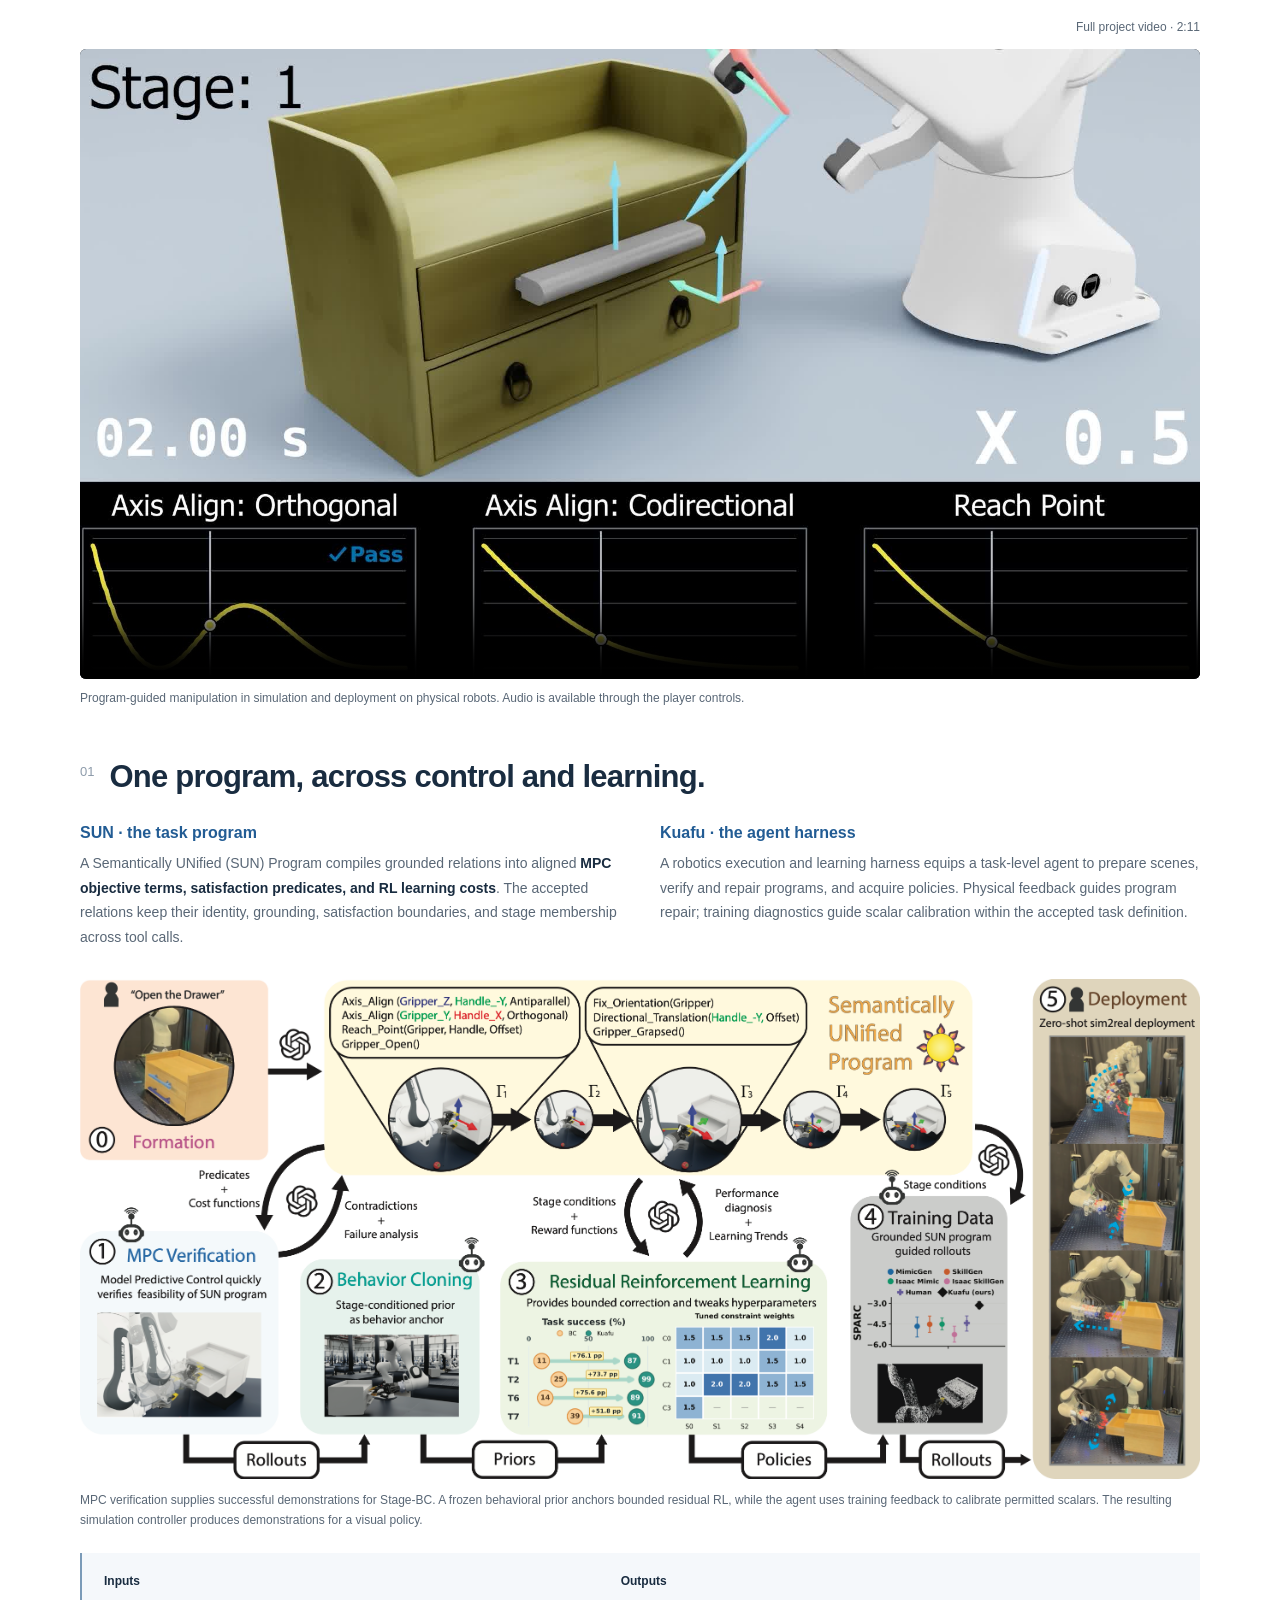
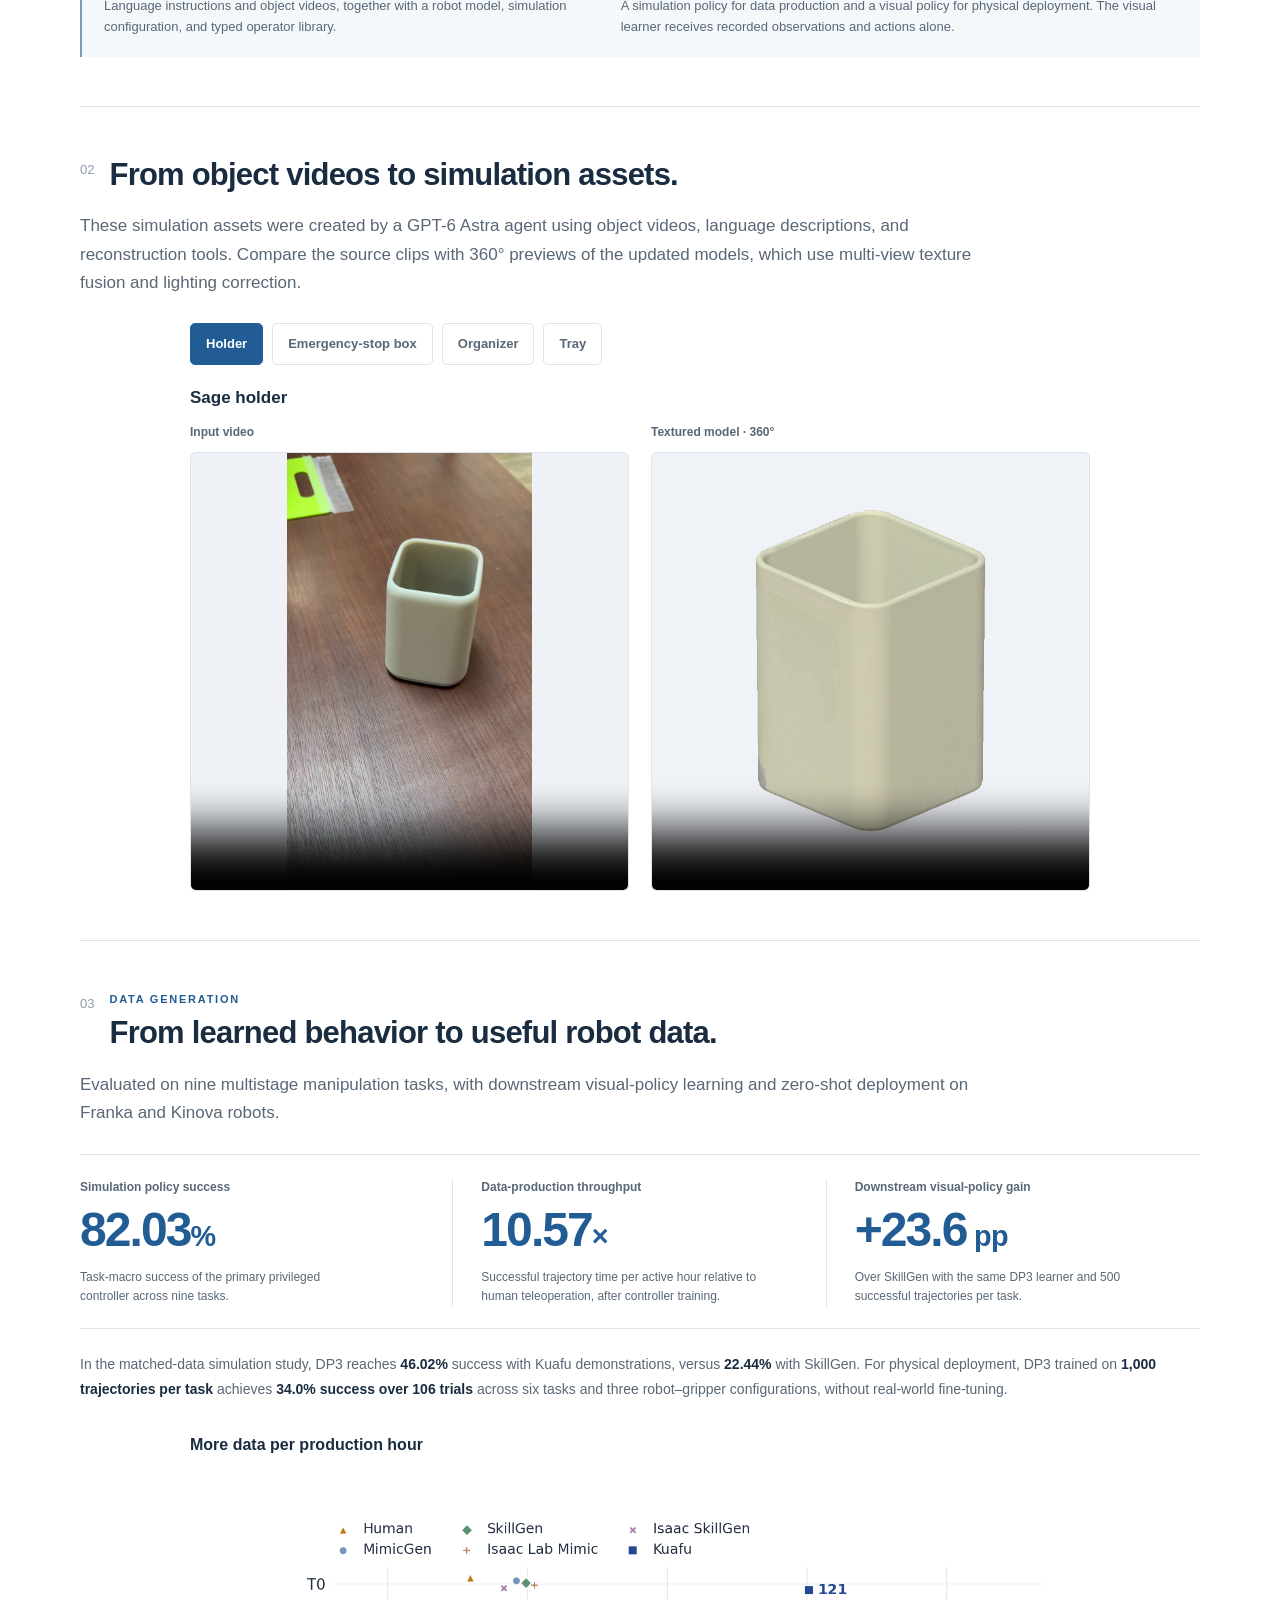
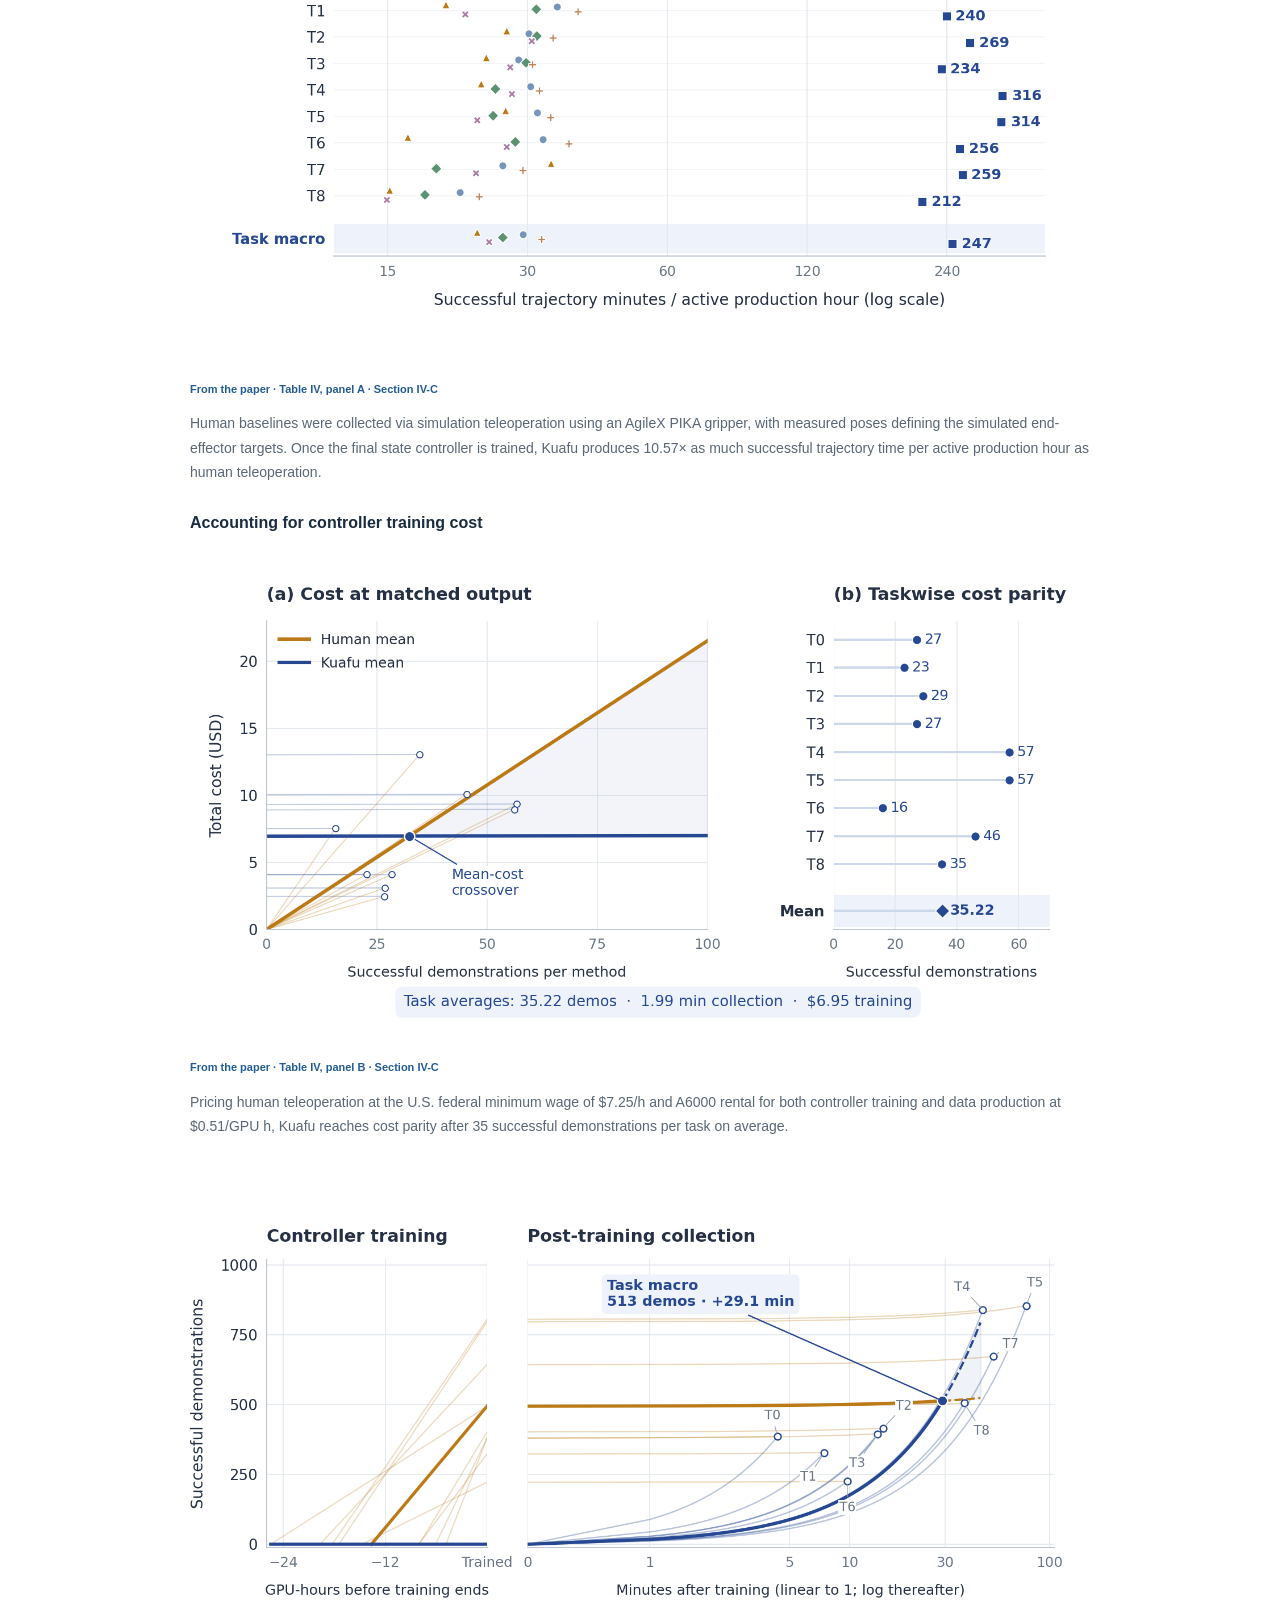
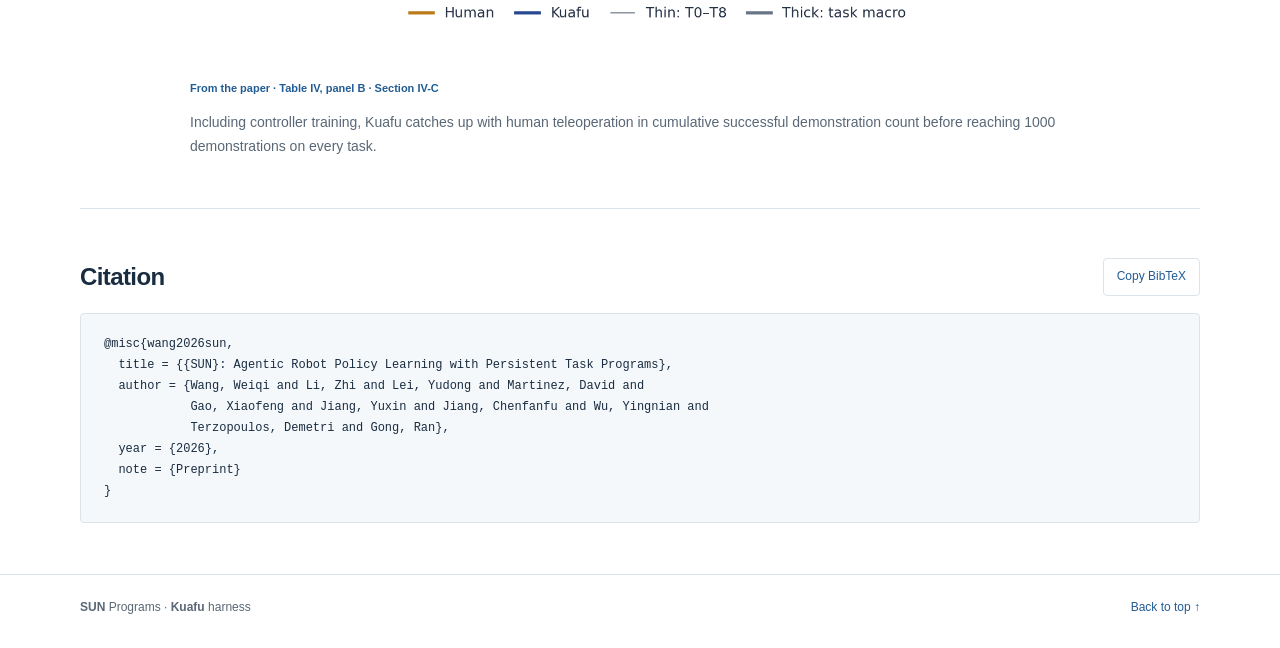
==== commit 106266df: "Refresh reconstruction previews and credit GPT-6 Astra" ====
--- a/index.html
+++ b/index.html
@@ -82,7 +82,7 @@
     </section>
     <section id="asset-examples" class="content-section" aria-labelledby="asset-examples-heading">
       <div class="section-heading"><span class="section-number" aria-hidden="true">02</span><div><h2 id="asset-examples-heading">From object videos to simulation assets.</h2></div></div>
-      <p class="section-lead">The agent uses object videos and language descriptions to construct textured models for simulation. Compare the source clips with 360° views of the resulting assets.</p>
+      <p class="section-lead">These simulation assets were created by a GPT-6 Astra agent using object videos, language descriptions, and reconstruction tools. Compare the source clips with 360° previews of the updated models, which use multi-view texture fusion and lighting correction.</p>
       <div class="asset-gallery">
         <div class="example-picker" role="group" aria-label="Choose an object" hidden>
           <button type="button" data-example="0026" aria-controls="example-0026" aria-pressed="true">Holder</button>
@@ -99,8 +99,8 @@
               </video>
             </figure>
             <figure><figcaption>Textured model · 360°</figcaption>
-              <video width="720" height="720" controls controlslist="nodownload" muted loop playsinline preload="none" poster="assets/visual-models/0026/model.jpg" aria-label="360-degree model preview of the sage holder">
-                <source src="assets/visual-models/0026/model.mp4" type="video/mp4">
+              <video width="720" height="720" controls controlslist="nodownload" muted loop playsinline preload="none" poster="assets/visual-models/0026/model.jpg?v=21aec80" aria-label="360-degree model preview of the sage holder">
+                <source src="assets/visual-models/0026/model.mp4?v=21aec80" type="video/mp4">
               </video>
             </figure>
           </div>
@@ -114,8 +114,8 @@
               </video>
             </figure>
             <figure><figcaption>Textured model · 360°</figcaption>
-              <video width="720" height="720" controls controlslist="nodownload" muted loop playsinline preload="none" poster="assets/visual-models/0024/model.jpg" aria-label="360-degree model preview of the emergency-stop box">
-                <source src="assets/visual-models/0024/model.mp4" type="video/mp4">
+              <video width="720" height="720" controls controlslist="nodownload" muted loop playsinline preload="none" poster="assets/visual-models/0024/model.jpg?v=21aec80" aria-label="360-degree model preview of the emergency-stop box">
+                <source src="assets/visual-models/0024/model.mp4?v=21aec80" type="video/mp4">
               </video>
             </figure>
           </div>
@@ -129,8 +129,8 @@
               </video>
             </figure>
             <figure><figcaption>Textured model · 360°</figcaption>
-              <video width="720" height="720" controls controlslist="nodownload" muted loop playsinline preload="none" poster="assets/visual-models/0028/model.jpg" aria-label="360-degree model preview of the bamboo organizer">
-                <source src="assets/visual-models/0028/model.mp4" type="video/mp4">
+              <video width="720" height="720" controls controlslist="nodownload" muted loop playsinline preload="none" poster="assets/visual-models/0028/model.jpg?v=21aec80" aria-label="360-degree model preview of the bamboo organizer">
+                <source src="assets/visual-models/0028/model.mp4?v=21aec80" type="video/mp4">
               </video>
             </figure>
           </div>
@@ -144,8 +144,8 @@
               </video>
             </figure>
             <figure><figcaption>Textured model · 360°</figcaption>
-              <video width="720" height="720" controls controlslist="nodownload" muted loop playsinline preload="none" poster="assets/visual-models/0029/model.jpg" aria-label="360-degree model preview of the bamboo tray">
-                <source src="assets/visual-models/0029/model.mp4" type="video/mp4">
+              <video width="720" height="720" controls controlslist="nodownload" muted loop playsinline preload="none" poster="assets/visual-models/0029/model.jpg?v=21aec80" aria-label="360-degree model preview of the bamboo tray">
+                <source src="assets/visual-models/0029/model.mp4?v=21aec80" type="video/mp4">
               </video>
             </figure>
           </div>
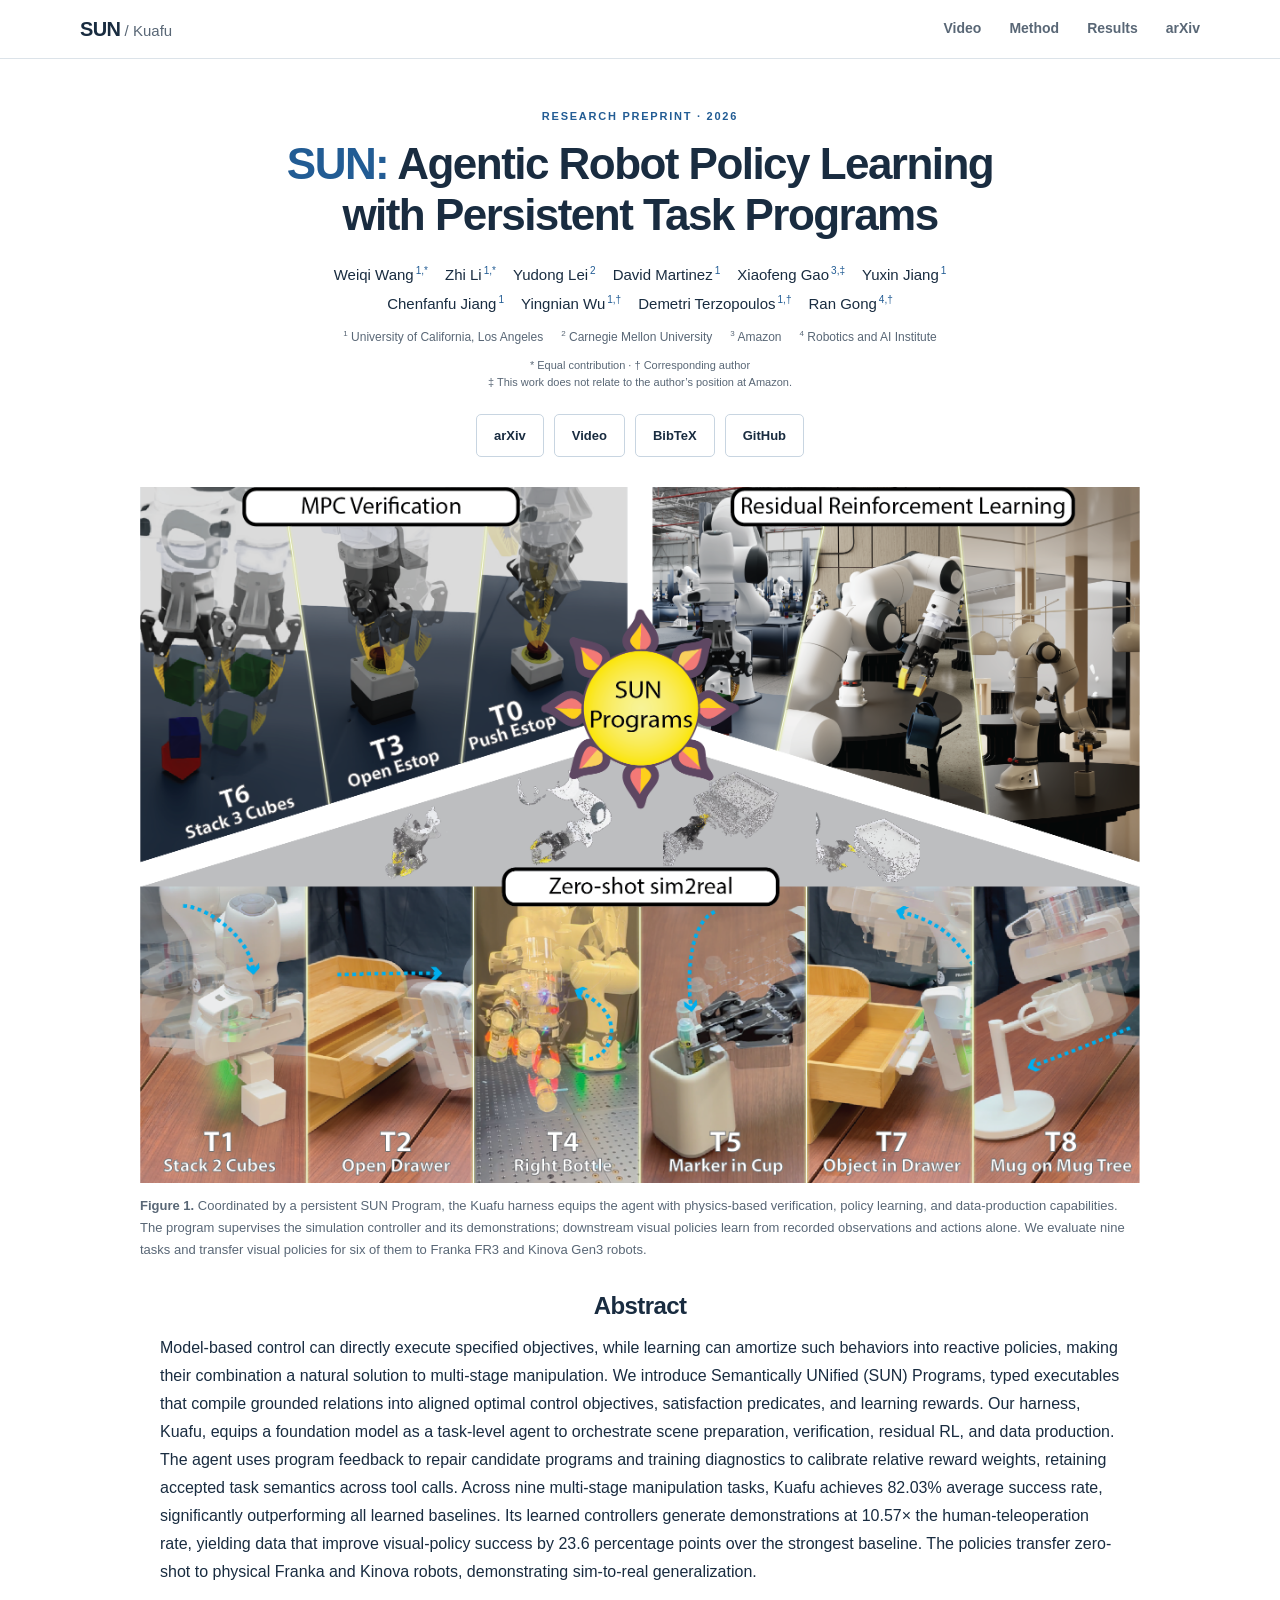
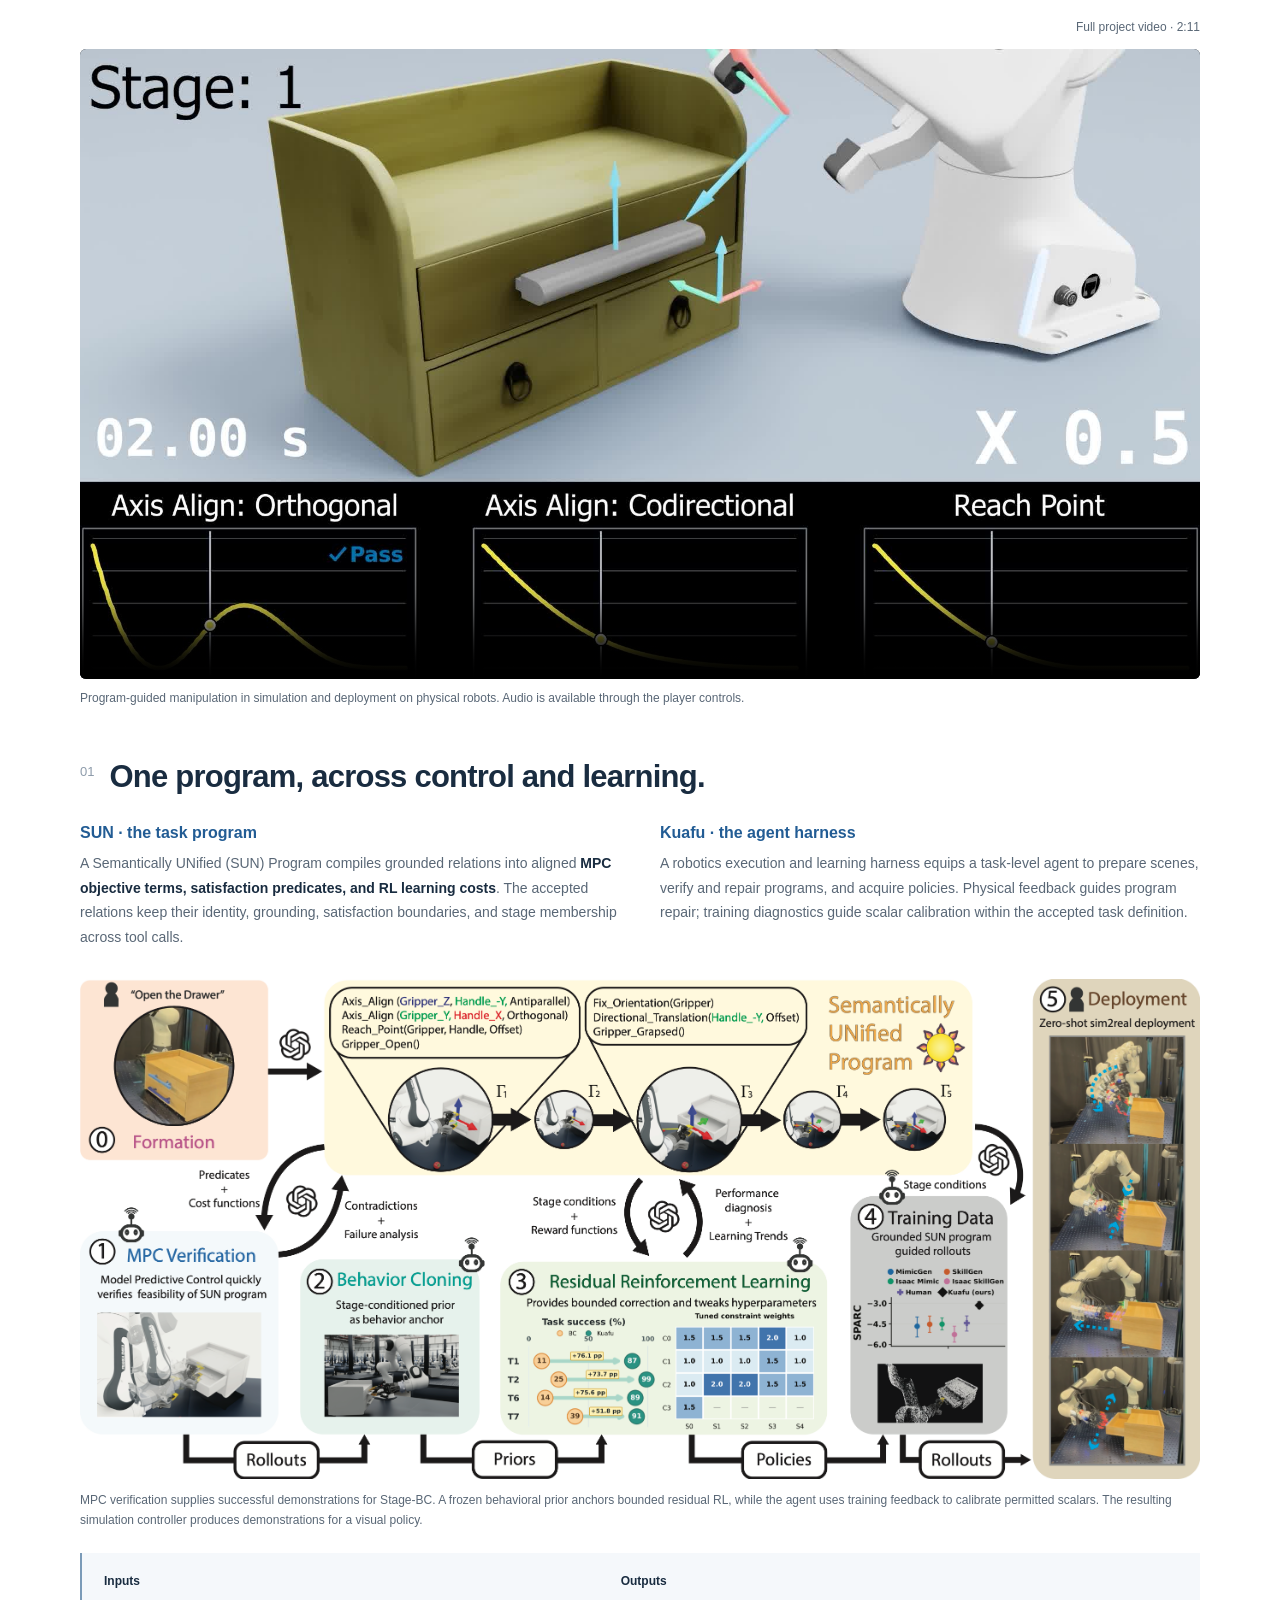
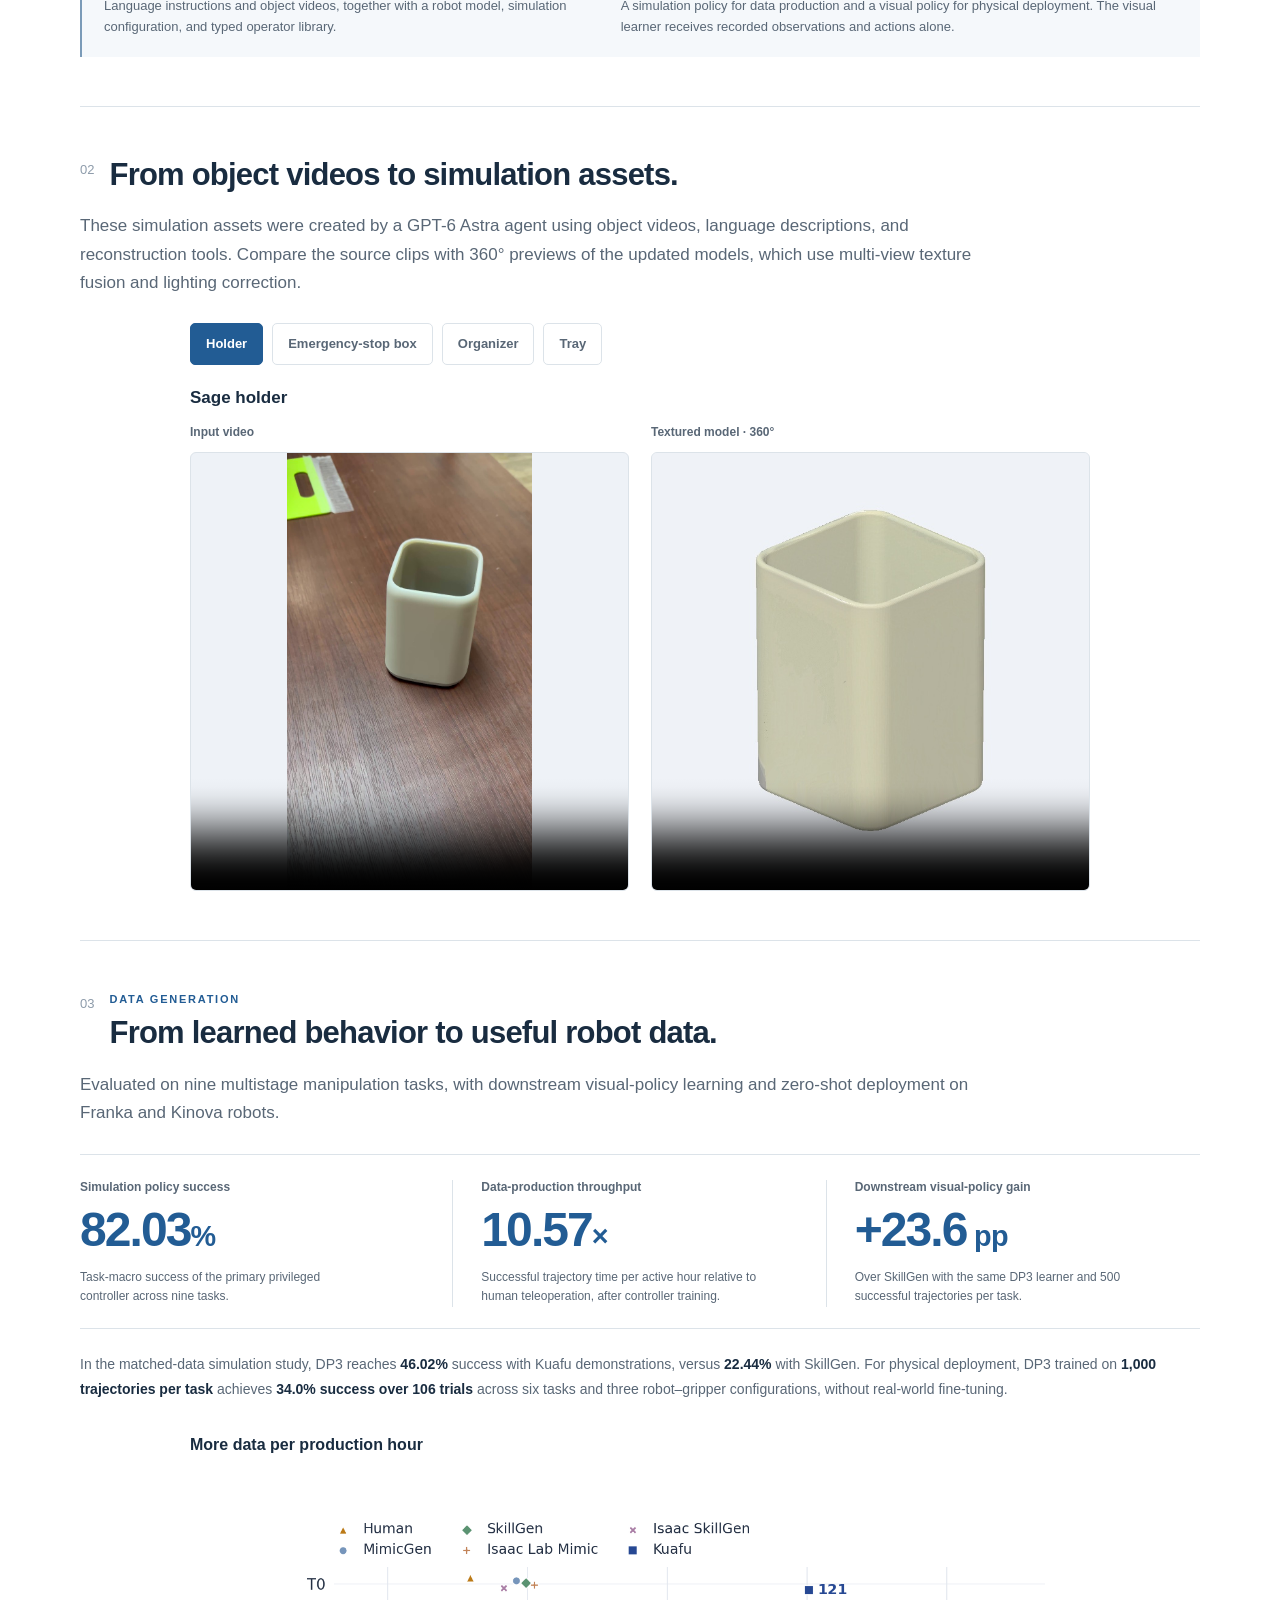
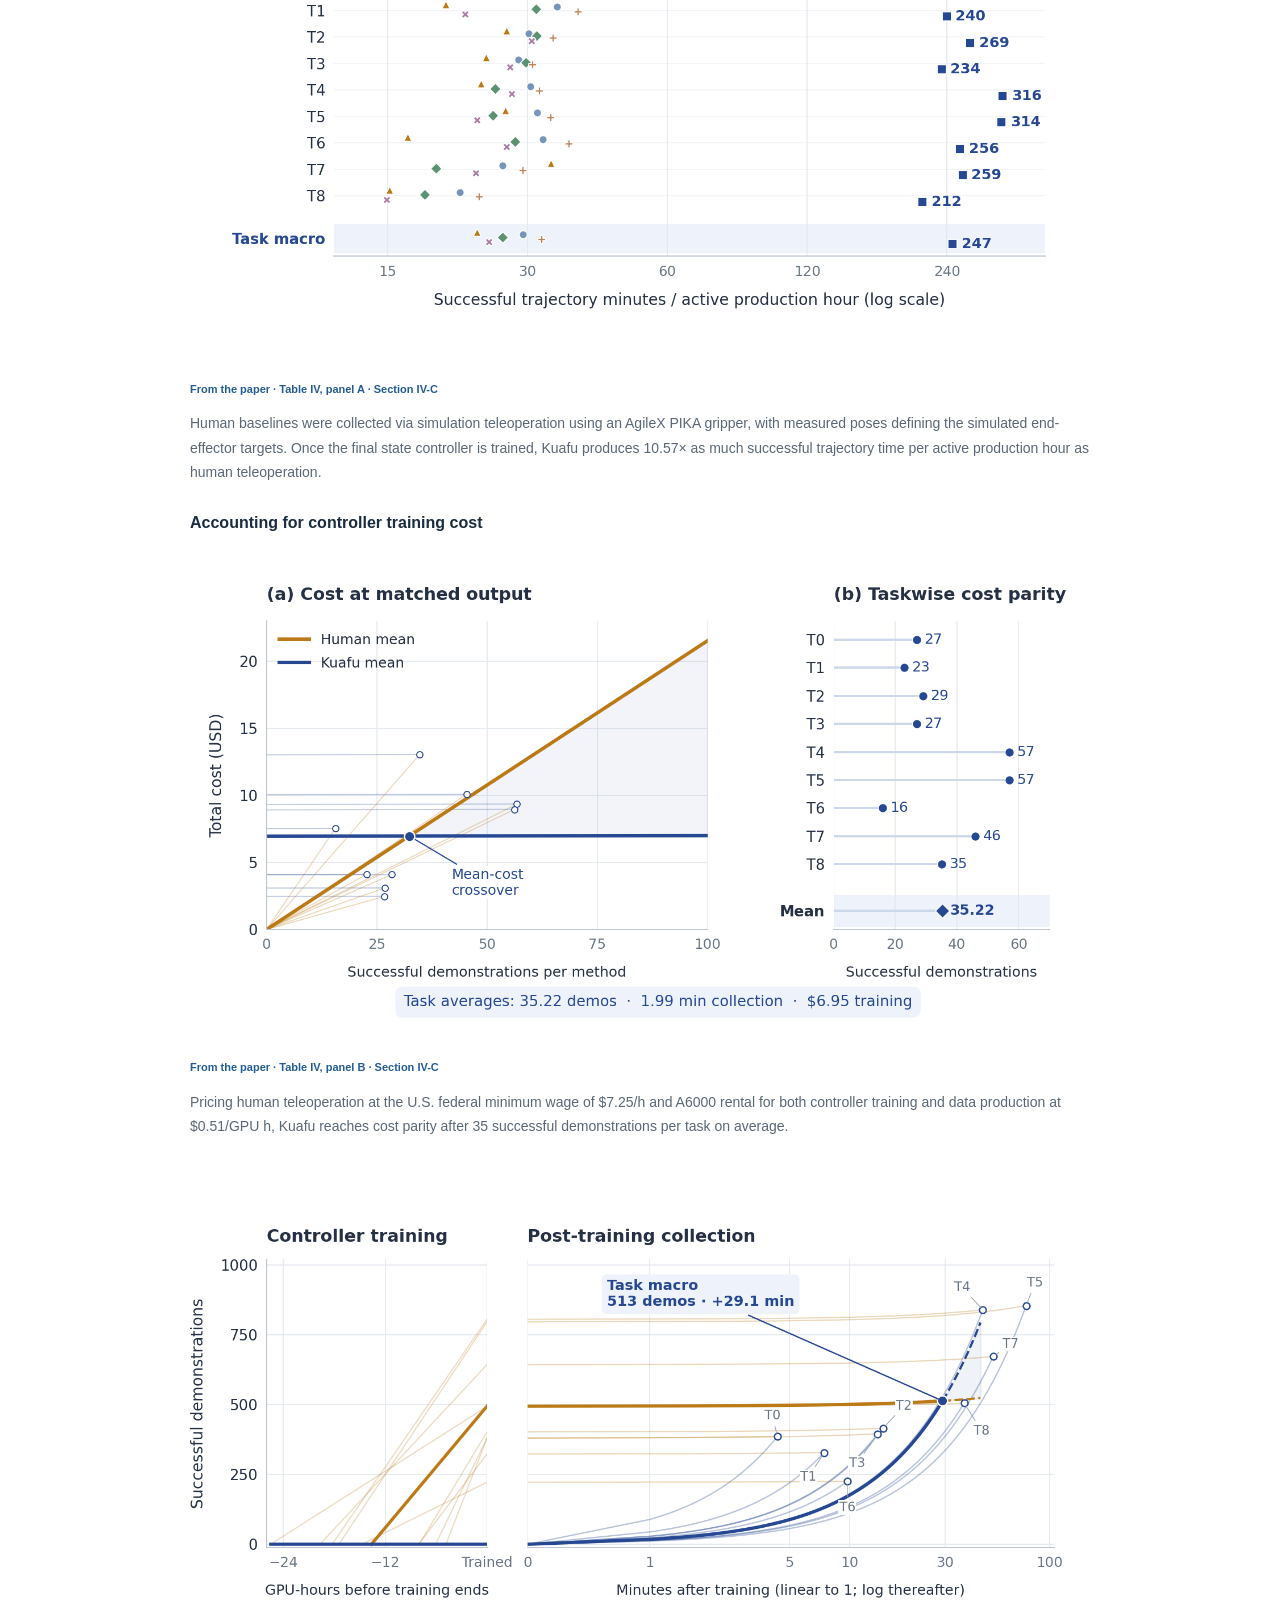
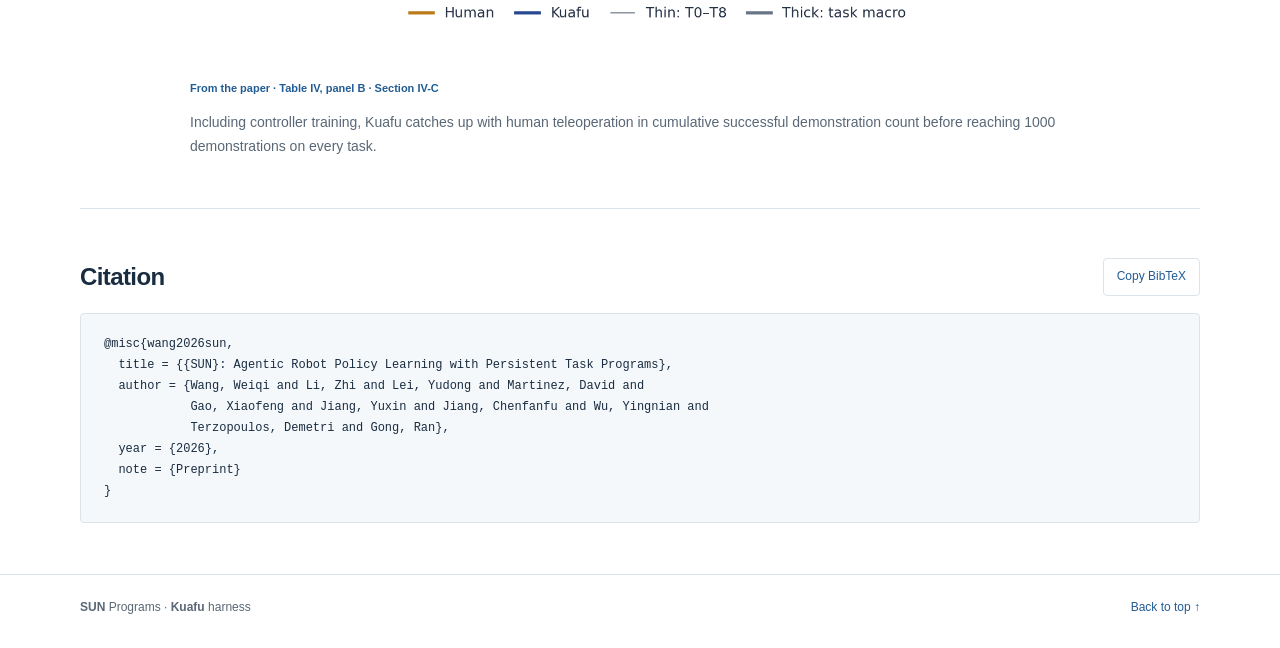
==== commit 15886902: "Enable arXiv and GitHub resource links" ====
--- a/index.html
+++ b/index.html
@@ -22,7 +22,7 @@
       <a class="wordmark" href="#main" aria-label="SUN project home">SUN<span> / Kuafu</span></a>
       <nav aria-label="Main navigation">
         <a href="#video">Video</a><a href="#method">Method</a><a href="#results">Results</a>
-        <span class="nav-resource" data-resource="arxiv" aria-disabled="true" title="Public arXiv page link pending">arXiv</span>
+        <a class="nav-resource" data-resource="arxiv" href="https://arxiv.org/abs/2608.31167">arXiv</a>
       </nav>
     </div>
   </header>
@@ -38,9 +38,9 @@
       </div>
       <p class="author-notes" id="author-notes">* Equal contribution · † Corresponding author<br>‡ This work does not relate to the author’s position at Amazon.</p>
       <div class="resource-links">
-        <span class="button" data-resource="arxiv" aria-disabled="true" title="Public arXiv page link pending">arXiv</span>
+        <a class="button" data-resource="arxiv" href="https://arxiv.org/abs/2608.31167">arXiv</a>
         <a class="button" href="#video">Video</a>
-        <a class="button" href="#citation">BibTeX</a><span class="release-note" id="code-status">Code coming soon</span>
+        <a class="button" href="#citation">BibTeX</a><a class="button" id="code-status" href="https://github.com/Rayckey/SUNified">GitHub</a>
       </div>
       <figure class="hero-figure" id="overview">
         <button type="button" class="figure-link" data-image="assets/figures/chase_sun.png?v=20260923-author" data-lightbox disabled aria-label="Enlarge Figure 1: SUN and Kuafu overview" data-caption="Figure 1. Coordinated by a persistent SUN Program, the Kuafu harness equips the agent with physics-based verification, policy learning, and data-production capabilities. The program supervises the simulation controller and its demonstrations; downstream visual policies learn from recorded observations and actions alone. We evaluate nine tasks and transfer visual policies for six of them to Franka FR3 and Kinova Gen3 robots.">
@@ -216,7 +216,7 @@
   </dialog>
   <script>
     'use strict';
-    // Publication data follows the identified arXiv manuscript; no public identifier is assumed.
+    // Publication data follows the current manuscript and the author-supplied arXiv URL.
     const site = {
       title: 'SUN: Agentic Robot Policy Learning with Persistent Task Programs',
       publication: 'Research preprint · 2026',
@@ -229,7 +229,7 @@
       ],
       affiliations: ['University of California, Los Angeles', 'Carnegie Mellon University', 'Amazon', 'Robotics and AI Institute'],
       authorNotes: ['* Equal contribution · † Corresponding author', '‡ This work does not relate to the author’s position at Amazon.'],
-      resources: {arxiv: null, code: null},
+      resources: {arxiv: 'https://arxiv.org/abs/2608.31167', code: 'https://github.com/Rayckey/SUNified'},
       assetExamples: ['0026', '0024', '0028', '0029'],
       bibtex: `@misc{wang2026sun,
   title = {{SUN}: Agentic Robot Policy Learning with Persistent Task Programs},
@@ -266,20 +266,12 @@
       notes.append(document.createTextNode(note));
     });
     if (site.resources.arxiv && site.resources.arxiv.startsWith('https://arxiv.org/abs/')) {
-      document.querySelectorAll('[data-resource="arxiv"]').forEach(label => {
-        const link = document.createElement('a');
-        link.className = label.className;
-        link.textContent = label.textContent;
+      document.querySelectorAll('[data-resource="arxiv"]').forEach(link => {
         link.href = site.resources.arxiv;
-        label.replaceWith(link);
       });
     }
     if (site.resources.code) {
-      const link = document.createElement('a');
-      link.href = site.resources.code;
-      link.className = 'button';
-      link.textContent = 'Source code ↗';
-      document.getElementById('code-status').replaceWith(link);
+      document.getElementById('code-status').href = site.resources.code;
     }
     document.getElementById('bibtex').textContent = site.bibtex;
     // Figures stay on the page; buttons add enlargement without exposing file links.
